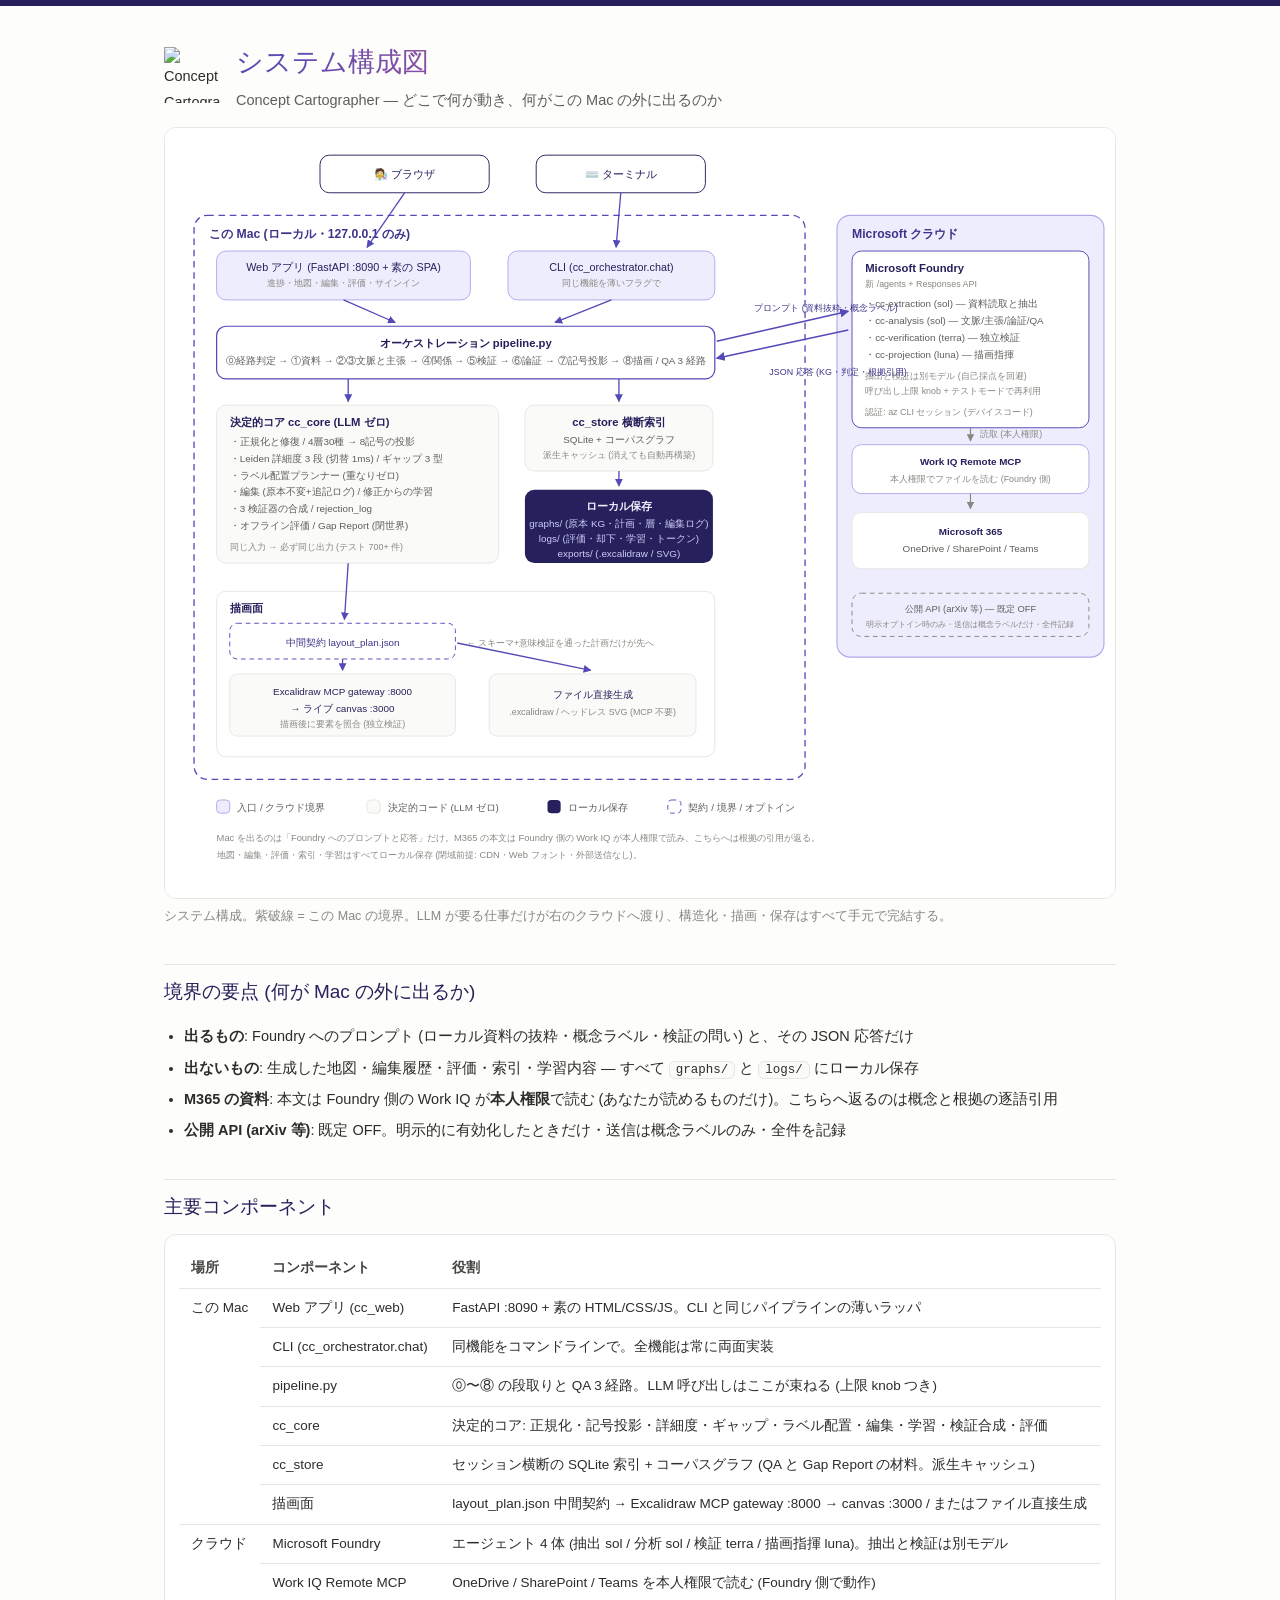
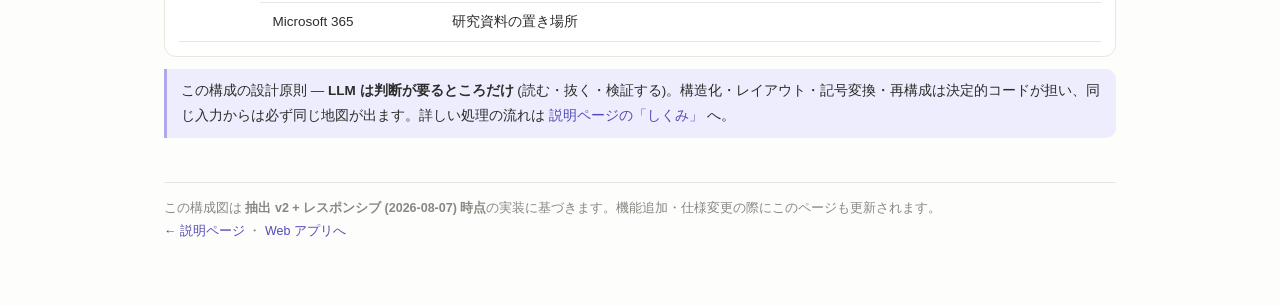
==== production/src/cc_web/static/architecture.html @ fa30f81e "システム構成図ページ architecture.html を新設 「どこで何が動き、何がこの Mac の外に出るか」の境界を主役にした構成図 (SVG)。この Mac 内 = フロント 2 面 / p" ====
<!doctype html>
<html lang="ja">
<head>
<meta charset="utf-8">
<meta name="viewport" content="width=device-width, initial-scale=1">
<title>Concept Cartographer — システム構成図</title>
<link rel="icon" type="image/png" href="logo.png">
<style>
  :root {
    --ink:#2C2C2A; --bg:#FDFDFC; --panel:#FAFAF8; --border:#E8E6E0;
    --muted:#5F5E5A; --faint:#888780; --label:#444441;
    --indigo-900:#26215C; --indigo-700:#3C3489; --indigo-500:#534AB7;
    --indigo-300:#AFA9EC; --indigo-50:#EEEDFE;
    --pink-500:#D4537E; --green-50:#E1F5EE; --green-700:#0F6E56;
    --grad:linear-gradient(90deg,#534AB7,#D4537E);
    --hairline:0.5px solid var(--border);
  }
  * { box-sizing:border-box; }
  body { margin:0; background:var(--bg); color:var(--ink);
    font-family:"Hiragino Sans","Hiragino Kaku Gothic ProN","Yu Gothic","Noto Sans JP",sans-serif;
    font-size:14.5px; line-height:1.8; }
  .topbar { background:var(--indigo-900); height:6px; }
  .wrap { max-width:1000px; margin:0 auto; padding:32px 24px 64px; }
  header.hero { display:flex; align-items:center; gap:16px; margin-bottom:6px; }
  header.hero img { width:56px; height:56px; object-fit:contain; }
  h1 { margin:0; font-size:27px; font-weight:500;
       background:var(--grad); -webkit-background-clip:text; background-clip:text; color:transparent; }
  .tagline { color:var(--muted); margin:0; }
  h2 { font-size:19px; font-weight:500; color:var(--indigo-900);
       margin:36px 0 10px; padding-top:10px; border-top:var(--hairline); }
  .scroll { overflow-x:auto; border:var(--hairline); border-radius:12px; background:#fff; padding:14px; }
  figure { margin:14px 0; }
  figcaption { font-size:12.5px; color:var(--faint); margin-top:6px; }
  table { border-collapse:collapse; width:100%; font-size:13.5px; }
  th, td { text-align:left; padding:7px 12px; border-bottom:var(--hairline); vertical-align:top; }
  th { color:var(--label); font-weight:600; white-space:nowrap; }
  ul.plain { padding-left:20px; } ul.plain li { margin:5px 0; }
  .note { border-left:3px solid var(--indigo-300); background:var(--indigo-50);
          border-radius:0 10px 10px 0; padding:10px 14px; margin:12px 0; font-size:13.5px; }
  code { font-family:"SF Mono",Menlo,Consolas,monospace; font-size:12.5px;
         background:var(--panel); border:var(--hairline); border-radius:6px; padding:1px 6px; }
  footer { margin-top:44px; padding-top:14px; border-top:var(--hairline);
           font-size:12.5px; color:var(--faint); }
  .backlink { color:var(--indigo-500); text-decoration:none; }
  .backlink:hover { text-decoration:underline; }
</style>
</head>
<body>
<div class="topbar"></div>
<div class="wrap">

<header class="hero">
  <img src="logo.png" alt="Concept Cartographer のロゴ">
  <div>
    <h1>システム構成図</h1>
    <p class="tagline">Concept Cartographer — どこで何が動き、何がこの Mac の外に出るのか</p>
  </div>
</header>

<figure>
<div class="scroll">
<svg viewBox="0 0 1000 790" role="img" aria-label="システム構成図: この Mac 内のフロント 2 面・オーケストレーション・決定的コア・保存・描画面と、Microsoft クラウド側の Foundry エージェント・Work IQ・M365 の関係" style="min-width:940px; display:block;">
  <defs>
    <marker id="a1" viewBox="0 0 10 10" refX="9" refY="5" markerWidth="6" markerHeight="6" orient="auto">
      <path d="M0 0 L10 5 L0 10 z" fill="#534AB7"/>
    </marker>
    <marker id="a2" viewBox="0 0 10 10" refX="9" refY="5" markerWidth="6" markerHeight="6" orient="auto">
      <path d="M0 0 L10 5 L0 10 z" fill="#888780"/>
    </marker>
  </defs>

  <!-- ユーザー -->
  <g font-size="12" text-anchor="middle">
    <rect x="150" y="14" width="180" height="40" rx="10" fill="#fff" stroke="#26215C"/>
    <text x="240" y="38" fill="#26215C">🧑‍🔬 ブラウザ</text>
    <rect x="380" y="14" width="180" height="40" rx="10" fill="#fff" stroke="#26215C"/>
    <text x="470" y="38" fill="#26215C">⌨️ ターミナル</text>
  </g>

  <!-- この Mac 境界 -->
  <rect x="16" y="78" width="650" height="600" rx="14" fill="none" stroke="#534AB7" stroke-dasharray="7 5" stroke-width="1.4"/>
  <text x="32" y="102" font-size="13" fill="#3C3489" font-weight="600">この Mac (ローカル・127.0.0.1 のみ)</text>

  <!-- フロント 2 面 -->
  <g font-size="11.5" text-anchor="middle">
    <rect x="40" y="116" width="270" height="52" rx="10" fill="#EEEDFE" stroke="#AFA9EC"/>
    <text x="175" y="137" fill="#26215C">Web アプリ (FastAPI :8090 + 素の SPA)</text>
    <text x="175" y="153" fill="#888780" font-size="10">進捗・地図・編集・評価・サインイン</text>
    <rect x="350" y="116" width="220" height="52" rx="10" fill="#EEEDFE" stroke="#AFA9EC"/>
    <text x="460" y="137" fill="#26215C">CLI (cc_orchestrator.chat)</text>
    <text x="460" y="153" fill="#888780" font-size="10">同じ機能を薄いフラグで</text>
  </g>

  <!-- オーケストレーション -->
  <rect x="40" y="196" width="530" height="56" rx="10" fill="#fff" stroke="#534AB7" stroke-width="1.3"/>
  <text x="305" y="218" font-size="12" text-anchor="middle" fill="#26215C" font-weight="600">オーケストレーション pipeline.py</text>
  <text x="305" y="236" font-size="10.5" text-anchor="middle" fill="#5F5E5A">⓪経路判定 → ①資料 → ②③文脈と主張 → ④関係 → ⑤検証 → ⑥論証 → ⑦記号投影 → ⑧描画 / QA 3 経路</text>

  <!-- 決定的コア -->
  <g font-size="10.5">
    <rect x="40" y="280" width="300" height="168" rx="10" fill="#FAFAF8" stroke="#E8E6E0"/>
    <text x="54" y="302" font-size="12" fill="#26215C" font-weight="600">決定的コア cc_core (LLM ゼロ)</text>
    <text x="54" y="322" fill="#5F5E5A">・正規化と修復 / 4層30種 → 8記号の投影</text>
    <text x="54" y="340" fill="#5F5E5A">・Leiden 詳細度 3 段 (切替 1ms) / ギャップ 3 型</text>
    <text x="54" y="358" fill="#5F5E5A">・ラベル配置プランナー (重なりゼロ)</text>
    <text x="54" y="376" fill="#5F5E5A">・編集 (原本不変+追記ログ) / 修正からの学習</text>
    <text x="54" y="394" fill="#5F5E5A">・3 検証器の合成 / rejection_log</text>
    <text x="54" y="412" fill="#5F5E5A">・オフライン評価 / Gap Report (閉世界)</text>
    <text x="54" y="434" fill="#888780" font-size="9.5">同じ入力 → 必ず同じ出力 (テスト 700+ 件)</text>
  </g>

  <!-- cc_store -->
  <g font-size="10.5" text-anchor="middle">
    <rect x="368" y="280" width="200" height="70" rx="10" fill="#FAFAF8" stroke="#E8E6E0"/>
    <text x="468" y="302" font-size="12" fill="#26215C" font-weight="600">cc_store 横断索引</text>
    <text x="468" y="320" fill="#5F5E5A">SQLite + コーパスグラフ</text>
    <text x="468" y="336" fill="#888780" font-size="9.5">派生キャッシュ (消えても自動再構築)</text>
  </g>

  <!-- 保存 -->
  <g font-size="10.5" text-anchor="middle">
    <rect x="368" y="370" width="200" height="78" rx="10" fill="#26215C"/>
    <text x="468" y="392" font-size="12" fill="#EEEDFE" font-weight="600">ローカル保存</text>
    <text x="468" y="410" fill="#CECBF6">graphs/ (原本 KG・計画・層・編集ログ)</text>
    <text x="468" y="426" fill="#CECBF6">logs/ (評価・却下・学習・トークン)</text>
    <text x="468" y="441" fill="#CECBF6">exports/ (.excalidraw / SVG)</text>
  </g>

  <!-- 描画面 -->
  <g font-size="10.5">
    <rect x="40" y="478" width="530" height="176" rx="10" fill="#fff" stroke="#E8E6E0"/>
    <text x="54" y="500" font-size="12" fill="#26215C" font-weight="600">描画面</text>
    <rect x="54" y="512" width="240" height="38" rx="8" fill="none" stroke="#534AB7" stroke-dasharray="5 4"/>
    <text x="174" y="536" text-anchor="middle" fill="#3C3489">中間契約 layout_plan.json</text>
    <text x="306" y="536" fill="#888780" font-size="9.5">← スキーマ+意味検証を通った計画だけが先へ</text>
    <rect x="54" y="566" width="240" height="66" rx="8" fill="#FAFAF8" stroke="#E8E6E0"/>
    <text x="174" y="588" text-anchor="middle" fill="#26215C">Excalidraw MCP gateway :8000</text>
    <text x="174" y="606" text-anchor="middle" fill="#26215C">→ ライブ canvas :3000</text>
    <text x="174" y="622" text-anchor="middle" fill="#888780" font-size="9.5">描画後に要素を照合 (独立検証)</text>
    <rect x="330" y="566" width="220" height="66" rx="8" fill="#FAFAF8" stroke="#E8E6E0"/>
    <text x="440" y="592" text-anchor="middle" fill="#26215C">ファイル直接生成</text>
    <text x="440" y="610" text-anchor="middle" fill="#888780" font-size="9.5">.excalidraw / ヘッドレス SVG (MCP 不要)</text>
  </g>

  <!-- Microsoft クラウド境界 -->
  <rect x="700" y="78" width="284" height="470" rx="14" fill="#EEEDFE" stroke="#AFA9EC" stroke-width="1.2"/>
  <text x="716" y="102" font-size="13" fill="#3C3489" font-weight="600">Microsoft クラウド</text>

  <!-- Foundry -->
  <g font-size="10.5">
    <rect x="716" y="116" width="252" height="188" rx="10" fill="#fff" stroke="#534AB7"/>
    <text x="730" y="138" font-size="12" fill="#26215C" font-weight="600">Microsoft Foundry</text>
    <text x="730" y="154" fill="#888780" font-size="9.5">新 /agents + Responses API</text>
    <text x="730" y="176" fill="#5F5E5A">・cc-extraction (sol) — 資料読取と抽出</text>
    <text x="730" y="194" fill="#5F5E5A">・cc-analysis (sol) — 文脈/主張/論証/QA</text>
    <text x="730" y="212" fill="#5F5E5A">・cc-verification (terra) — 独立検証</text>
    <text x="730" y="230" fill="#5F5E5A">・cc-projection (luna) — 描画指揮</text>
    <text x="730" y="252" fill="#888780" font-size="9.5">抽出と検証は別モデル (自己採点を回避)</text>
    <text x="730" y="268" fill="#888780" font-size="9.5">呼び出し上限 knob + テストモードで再利用</text>
    <text x="730" y="290" fill="#888780" font-size="9.5">認証: az CLI セッション (デバイスコード)</text>
  </g>

  <!-- Work IQ -->
  <g font-size="10.5" text-anchor="middle">
    <rect x="716" y="322" width="252" height="52" rx="10" fill="#fff" stroke="#AFA9EC"/>
    <text x="842" y="344" fill="#26215C" font-weight="600">Work IQ Remote MCP</text>
    <text x="842" y="362" fill="#888780" font-size="9.5">本人権限でファイルを読む (Foundry 側)</text>
  </g>

  <!-- M365 -->
  <g font-size="10.5" text-anchor="middle">
    <rect x="716" y="394" width="252" height="60" rx="10" fill="#fff" stroke="#E8E6E0"/>
    <text x="842" y="418" fill="#26215C" font-weight="600">Microsoft 365</text>
    <text x="842" y="436" fill="#5F5E5A">OneDrive / SharePoint / Teams</text>
  </g>

  <!-- 外部 API (オプトイン) -->
  <g font-size="10" text-anchor="middle">
    <rect x="716" y="480" width="252" height="46" rx="10" fill="none" stroke="#888780" stroke-dasharray="5 4"/>
    <text x="842" y="500" fill="#5F5E5A">公開 API (arXiv 等) — 既定 OFF</text>
    <text x="842" y="516" fill="#888780" font-size="9">明示オプトイン時のみ・送信は概念ラベルだけ・全件記録</text>
  </g>

  <!-- 矢印 -->
  <g stroke="#534AB7" stroke-width="1.4" fill="none">
    <line x1="240" y1="54" x2="200" y2="112" marker-end="url(#a1)"/>
    <line x1="470" y1="54" x2="465" y2="112" marker-end="url(#a1)"/>
    <line x1="175" y1="168" x2="230" y2="192" marker-end="url(#a1)"/>
    <line x1="460" y1="168" x2="400" y2="192" marker-end="url(#a1)"/>
    <line x1="180" y1="252" x2="180" y2="276" marker-end="url(#a1)"/>
    <line x1="468" y1="252" x2="468" y2="276" marker-end="url(#a1)"/>
    <line x1="468" y1="350" x2="468" y2="366" marker-end="url(#a1)"/>
    <line x1="180" y1="448" x2="176" y2="508" marker-end="url(#a1)"/>
    <line x1="174" y1="550" x2="174" y2="562" marker-end="url(#a1)"/>
    <line x1="296" y1="533" x2="438" y2="562" marker-end="url(#a1)"/>
  </g>
  <!-- pipeline ⇄ Foundry -->
  <g stroke="#534AB7" stroke-width="1.6" fill="none">
    <line x1="572" y1="212" x2="712" y2="180" marker-end="url(#a1)"/>
    <line x1="712" y1="200" x2="572" y2="230" marker-end="url(#a1)"/>
  </g>
  <text x="612" y="180" font-size="9.5" fill="#3C3489">プロンプト (資料抜粋・概念ラベル)</text>
  <text x="628" y="248" font-size="9.5" fill="#3C3489">JSON 応答 (KG・判定・根拠引用)</text>
  <!-- Foundry → WorkIQ → M365 -->
  <g stroke="#888780" stroke-width="1.3" fill="none">
    <line x1="842" y1="304" x2="842" y2="318" marker-end="url(#a2)"/>
    <line x1="842" y1="374" x2="842" y2="390" marker-end="url(#a2)"/>
  </g>
  <text x="852" y="314" font-size="9.5" fill="#888780">読取 (本人権限)</text>

  <!-- 凡例 -->
  <g font-size="10.5">
    <rect x="40" y="700" width="14" height="14" rx="4" fill="#EEEDFE" stroke="#AFA9EC"/>
    <text x="62" y="712" fill="#5F5E5A">入口 / クラウド境界</text>
    <rect x="200" y="700" width="14" height="14" rx="4" fill="#FAFAF8" stroke="#E8E6E0"/>
    <text x="222" y="712" fill="#5F5E5A">決定的コード (LLM ゼロ)</text>
    <rect x="392" y="700" width="14" height="14" rx="4" fill="#26215C"/>
    <text x="414" y="712" fill="#5F5E5A">ローカル保存</text>
    <rect x="520" y="700" width="14" height="14" rx="4" fill="none" stroke="#534AB7" stroke-dasharray="5 4"/>
    <text x="542" y="712" fill="#5F5E5A">契約 / 境界 / オプトイン</text>
    <text x="40" y="744" fill="#888780" font-size="10">Mac を出るのは「Foundry へのプロンプトと応答」だけ。M365 の本文は Foundry 側の Work IQ が本人権限で読み、こちらへは根拠の引用が返る。</text>
    <text x="40" y="762" fill="#888780" font-size="10">地図・編集・評価・索引・学習はすべてローカル保存 (閉域前提: CDN・Web フォント・外部送信なし)。</text>
  </g>
</svg>
</div>
<figcaption>システム構成。紫破線 = この Mac の境界。LLM が要る仕事だけが右のクラウドへ渡り、構造化・描画・保存はすべて手元で完結する。</figcaption>
</figure>

<h2>境界の要点 (何が Mac の外に出るか)</h2>
<ul class="plain">
  <li><b>出るもの</b>: Foundry へのプロンプト (ローカル資料の抜粋・概念ラベル・検証の問い) と、その JSON 応答だけ</li>
  <li><b>出ないもの</b>: 生成した地図・編集履歴・評価・索引・学習内容 — すべて <code>graphs/</code> と <code>logs/</code> にローカル保存</li>
  <li><b>M365 の資料</b>: 本文は Foundry 側の Work IQ が<b>本人権限</b>で読む (あなたが読めるものだけ)。こちらへ返るのは概念と根拠の逐語引用</li>
  <li><b>公開 API (arXiv 等)</b>: 既定 OFF。明示的に有効化したときだけ・送信は概念ラベルのみ・全件を記録</li>
</ul>

<h2>主要コンポーネント</h2>
<div class="scroll">
<table>
  <tr><th>場所</th><th>コンポーネント</th><th>役割</th></tr>
  <tr><td rowspan="6">この Mac</td><td>Web アプリ (cc_web)</td><td>FastAPI :8090 + 素の HTML/CSS/JS。CLI と同じパイプラインの薄いラッパ</td></tr>
  <tr><td>CLI (cc_orchestrator.chat)</td><td>同機能をコマンドラインで。全機能は常に両面実装</td></tr>
  <tr><td>pipeline.py</td><td>⓪〜⑧ の段取りと QA 3 経路。LLM 呼び出しはここが束ねる (上限 knob つき)</td></tr>
  <tr><td>cc_core</td><td>決定的コア: 正規化・記号投影・詳細度・ギャップ・ラベル配置・編集・学習・検証合成・評価</td></tr>
  <tr><td>cc_store</td><td>セッション横断の SQLite 索引 + コーパスグラフ (QA と Gap Report の材料。派生キャッシュ)</td></tr>
  <tr><td>描画面</td><td>layout_plan.json 中間契約 → Excalidraw MCP gateway :8000 → canvas :3000 / またはファイル直接生成</td></tr>
  <tr><td rowspan="3">クラウド</td><td>Microsoft Foundry</td><td>エージェント 4 体 (抽出 sol / 分析 sol / 検証 terra / 描画指揮 luna)。抽出と検証は別モデル</td></tr>
  <tr><td>Work IQ Remote MCP</td><td>OneDrive / SharePoint / Teams を本人権限で読む (Foundry 側で動作)</td></tr>
  <tr><td>Microsoft 365</td><td>研究資料の置き場所</td></tr>
</table>
</div>

<div class="note">この構成の設計原則 — <b>LLM は判断が要るところだけ</b> (読む・抜く・検証する)。構造化・レイアウト・記号変換・再構成は決定的コードが担い、同じ入力からは必ず同じ地図が出ます。詳しい処理の流れは <a class="backlink" href="overview.html#how">説明ページの「しくみ」</a> へ。</div>

<footer>
  この構成図は <b>抽出 v2 + レスポンシブ (2026-08-07) 時点</b>の実装に基づきます。機能追加・仕様変更の際にこのページも更新されます。<br>
  <a class="backlink" href="overview.html">← 説明ページ</a> ・ <a class="backlink" href="/">Web アプリへ</a>
</footer>

</div>
</body>
</html>
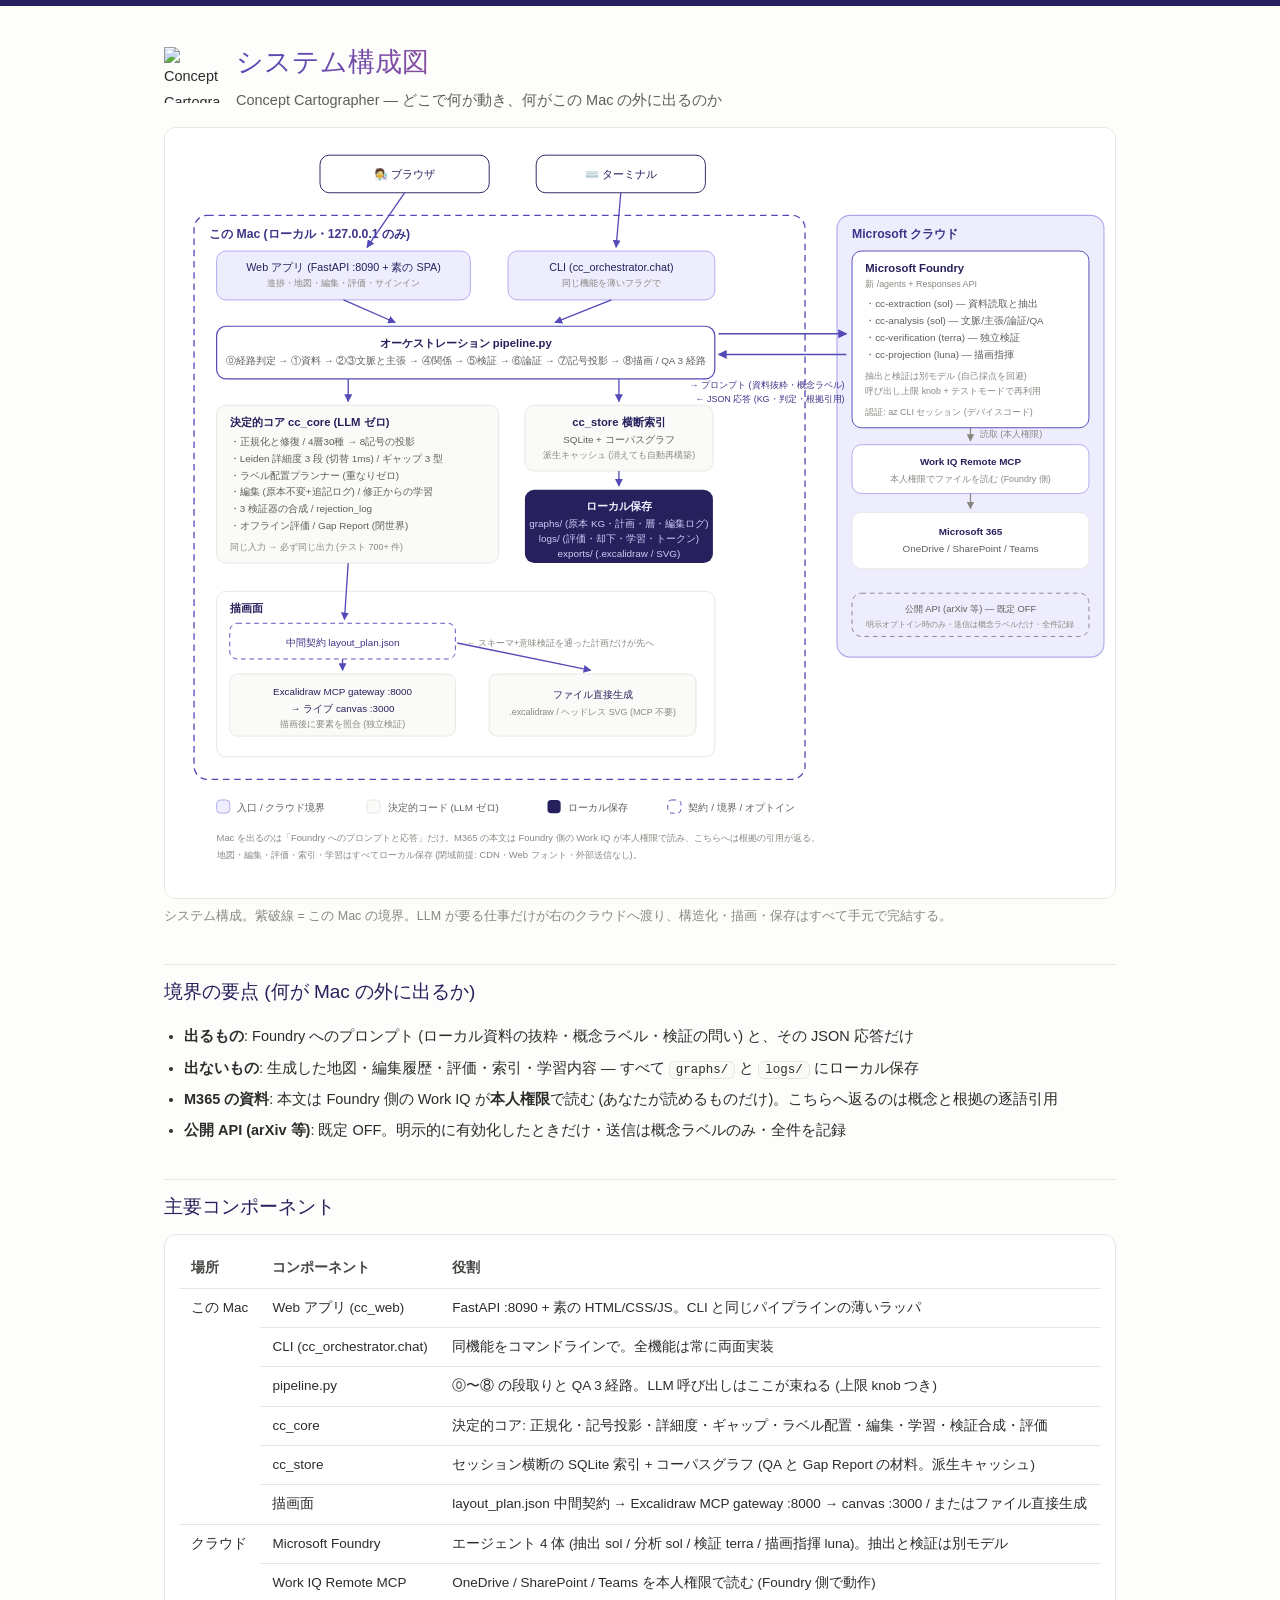
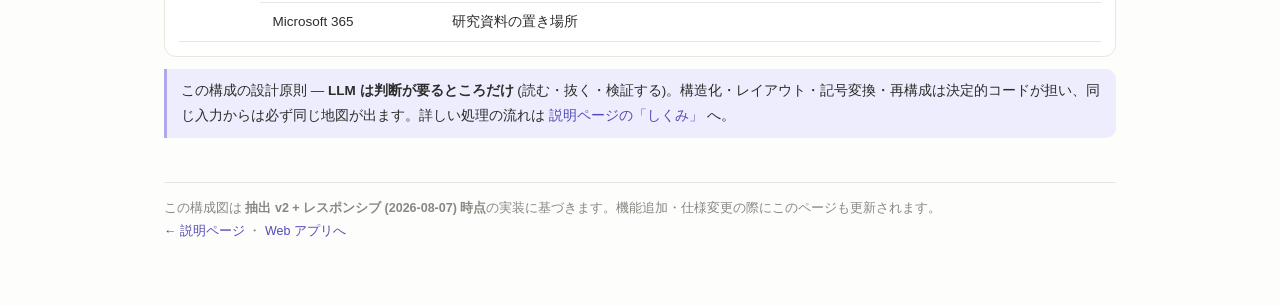
==== commit 080c7d19: "構成図: 矢印ラベルの重なりを修正 (Foundry ボックスと干渉しない空き領域へ) Co-Authored-By: Claude Fable 5 <noreply@anthropic.com>" ====
--- a/production/src/cc_web/static/architecture.html
+++ b/production/src/cc_web/static/architecture.html
@@ -194,13 +194,13 @@
     <line x1="174" y1="550" x2="174" y2="562" marker-end="url(#a1)"/>
     <line x1="296" y1="533" x2="438" y2="562" marker-end="url(#a1)"/>
   </g>
-  <!-- pipeline ⇄ Foundry -->
+  <!-- pipeline ⇄ Foundry (平行 2 本。ラベルは下の空き領域に置き、箱と重ねない) -->
   <g stroke="#534AB7" stroke-width="1.6" fill="none">
-    <line x1="572" y1="212" x2="712" y2="180" marker-end="url(#a1)"/>
-    <line x1="712" y1="200" x2="572" y2="230" marker-end="url(#a1)"/>
-  </g>
-  <text x="612" y="180" font-size="9.5" fill="#3C3489">プロンプト (資料抜粋・概念ラベル)</text>
-  <text x="628" y="248" font-size="9.5" fill="#3C3489">JSON 応答 (KG・判定・根拠引用)</text>
+    <line x1="574" y1="204" x2="710" y2="204" marker-end="url(#a1)"/>
+    <line x1="710" y1="226" x2="574" y2="226" marker-end="url(#a1)"/>
+  </g>
+  <text x="708" y="262" font-size="9.5" fill="#3C3489" text-anchor="end">→ プロンプト (資料抜粋・概念ラベル)</text>
+  <text x="708" y="277" font-size="9.5" fill="#3C3489" text-anchor="end">← JSON 応答 (KG・判定・根拠引用)</text>
   <!-- Foundry → WorkIQ → M365 -->
   <g stroke="#888780" stroke-width="1.3" fill="none">
     <line x1="842" y1="304" x2="842" y2="318" marker-end="url(#a2)"/>
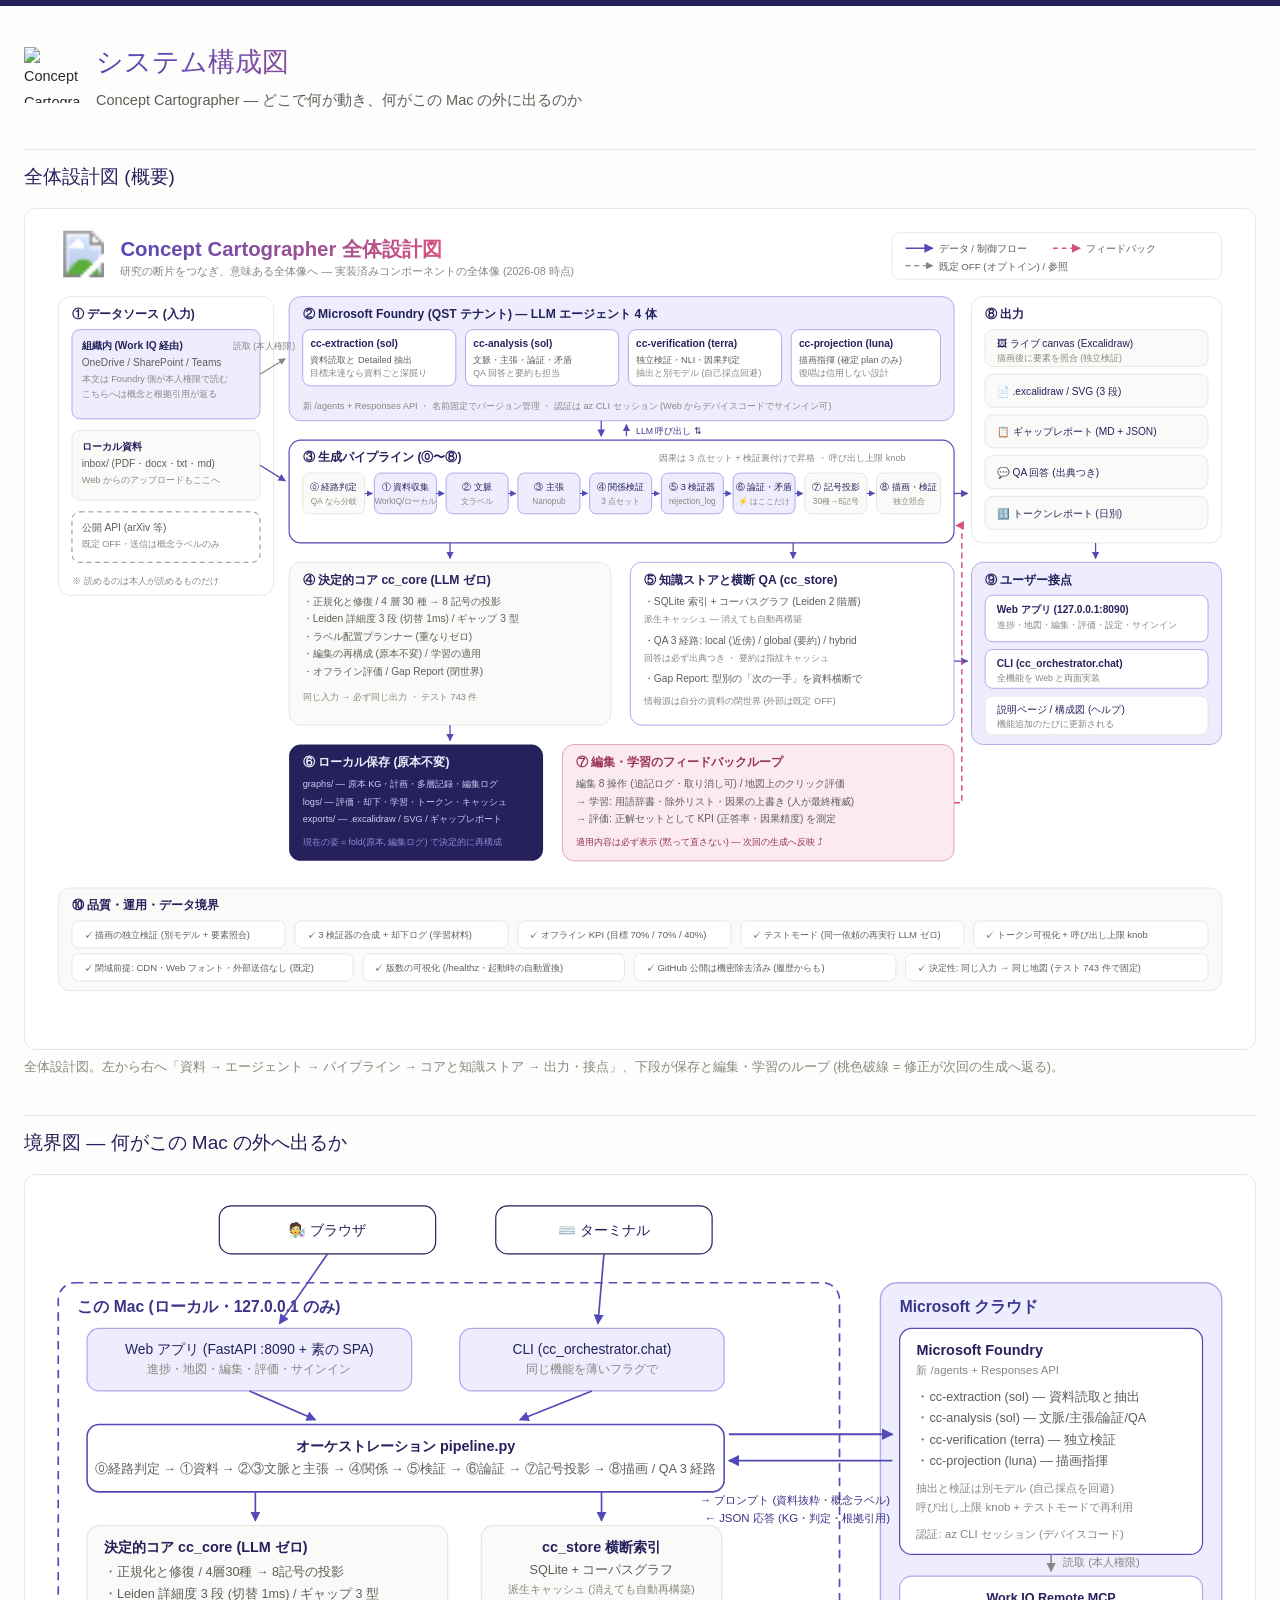
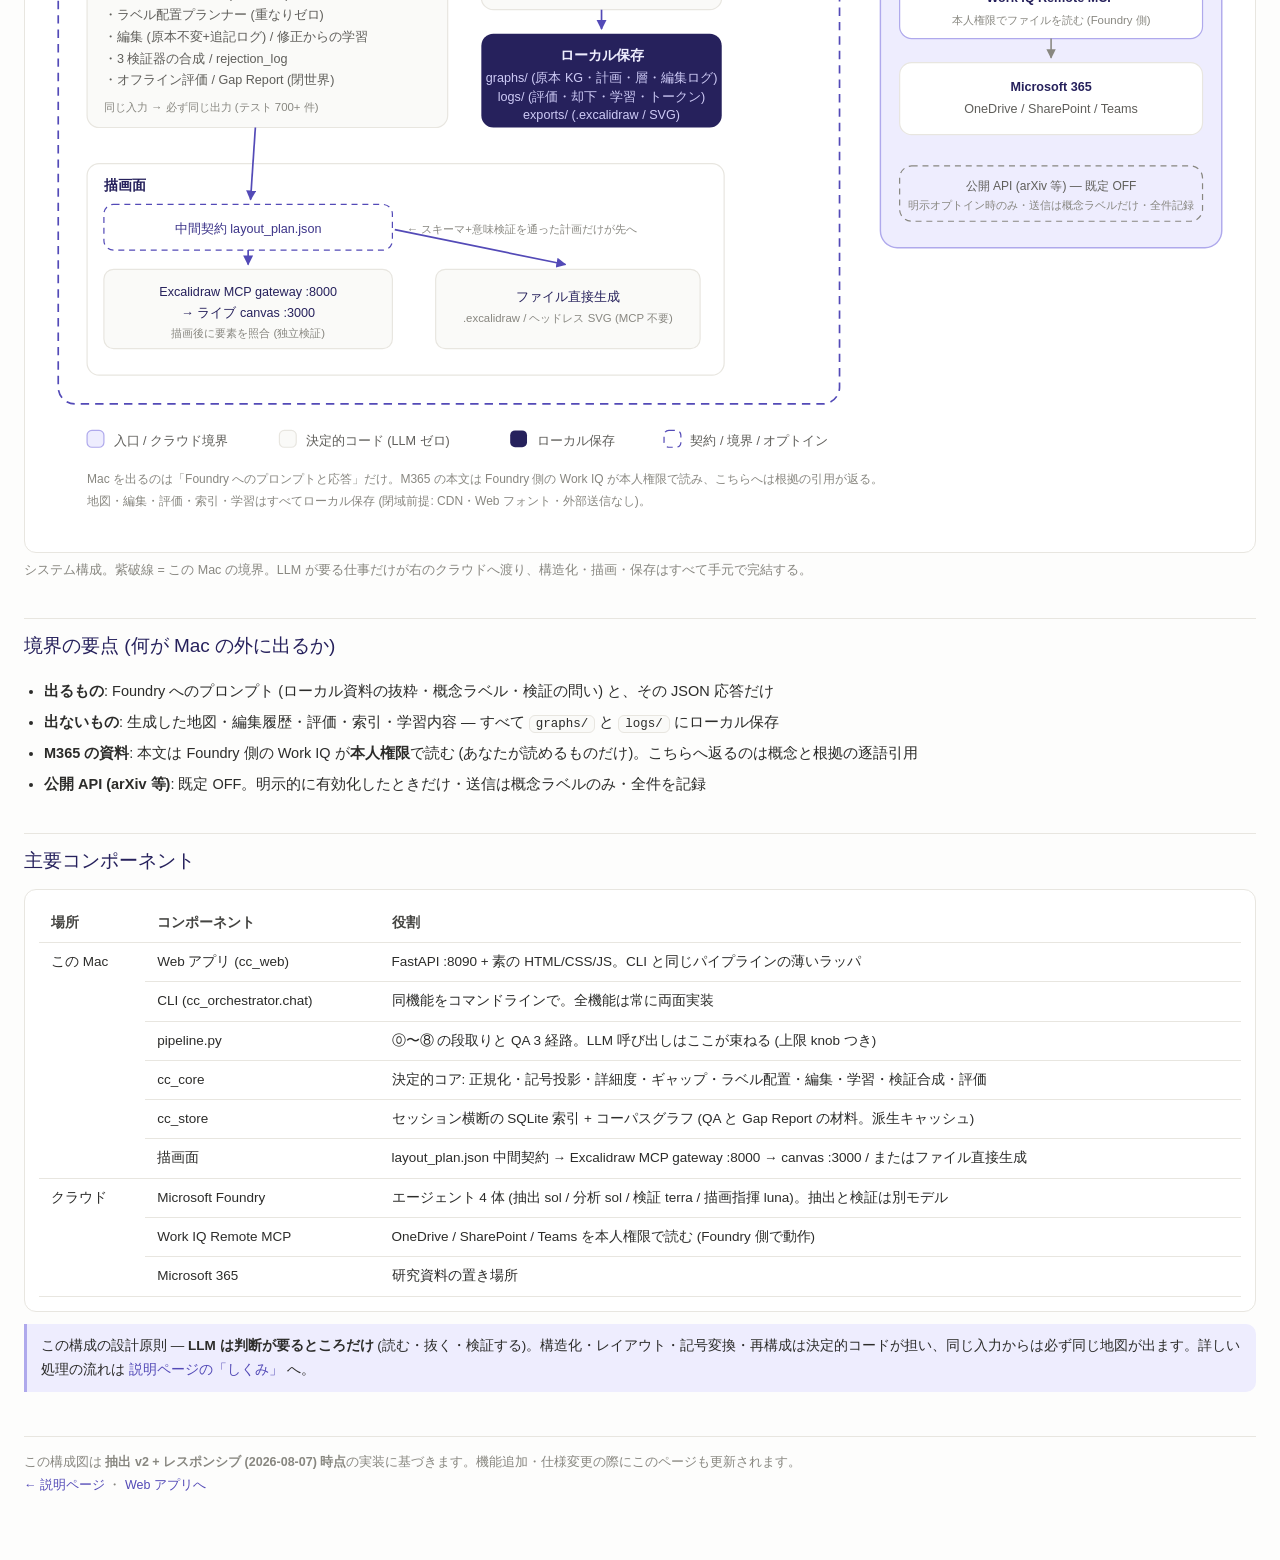
==== commit 4ccfd48d: "構成図ページに全体設計図 (概要ポスター) を追加 参考画像の様式 (番号付きセクション + 凡例) で、実装済みの本物の構成を Web アプリのトーンで描いた: ① データソース / ② Found" ====
--- a/production/src/cc_web/static/architecture.html
+++ b/production/src/cc_web/static/architecture.html
@@ -20,7 +20,7 @@
     font-family:"Hiragino Sans","Hiragino Kaku Gothic ProN","Yu Gothic","Noto Sans JP",sans-serif;
     font-size:14.5px; line-height:1.8; }
   .topbar { background:var(--indigo-900); height:6px; }
-  .wrap { max-width:1000px; margin:0 auto; padding:32px 24px 64px; }
+  .wrap { max-width:1300px; margin:0 auto; padding:32px 24px 64px; }
   header.hero { display:flex; align-items:center; gap:16px; margin-bottom:6px; }
   header.hero img { width:56px; height:56px; object-fit:contain; }
   h1 { margin:0; font-size:27px; font-weight:500;
@@ -57,6 +57,238 @@
   </div>
 </header>
 
+
+<h2>全体設計図 (概要)</h2>
+<figure>
+<div class="scroll">
+<svg viewBox="0 0 1240 838" role="img" aria-label="Concept Cartographer 全体設計図: データソース、Foundry エージェント、生成パイプライン、決定的コア、知識ストアと QA、保存、編集と学習のループ、出力、ユーザー接点、品質と運用" style="min-width:1180px; display:block;">
+  <defs>
+    <linearGradient id="gtitle" x1="0" y1="0" x2="1" y2="0">
+      <stop offset="0" stop-color="#534AB7"/><stop offset="1" stop-color="#D4537E"/>
+    </linearGradient>
+    <marker id="p1" viewBox="0 0 10 10" refX="9" refY="5" markerWidth="6" markerHeight="6" orient="auto">
+      <path d="M0 0 L10 5 L0 10 z" fill="#534AB7"/>
+    </marker>
+    <marker id="p2" viewBox="0 0 10 10" refX="9" refY="5" markerWidth="6" markerHeight="6" orient="auto">
+      <path d="M0 0 L10 5 L0 10 z" fill="#D4537E"/>
+    </marker>
+    <marker id="p3" viewBox="0 0 10 10" refX="9" refY="5" markerWidth="6" markerHeight="6" orient="auto">
+      <path d="M0 0 L10 5 L0 10 z" fill="#888780"/>
+    </marker>
+  </defs>
+
+  <!-- タイトル行 -->
+  <image href="logo.png" x="22" y="8" width="48" height="48"/>
+  <text x="84" y="34" font-size="21" font-weight="600" fill="url(#gtitle)">Concept Cartographer 全体設計図</text>
+  <text x="84" y="54" font-size="11" fill="#888780">研究の断片をつなぎ、意味ある全体像へ — 実装済みコンポーネントの全体像 (2026-08 時点)</text>
+  <!-- 凡例 -->
+  <g font-size="10">
+    <rect x="880" y="10" width="340" height="48" rx="8" fill="#fff" stroke="#E8E6E0"/>
+    <line x1="894" y1="26" x2="922" y2="26" stroke="#534AB7" stroke-width="1.6" marker-end="url(#p1)"/>
+    <text x="928" y="30" fill="#5F5E5A">データ / 制御フロー</text>
+    <line x1="1046" y1="26" x2="1074" y2="26" stroke="#D4537E" stroke-width="1.6" stroke-dasharray="5 4" marker-end="url(#p2)"/>
+    <text x="1080" y="30" fill="#5F5E5A">フィードバック</text>
+    <line x1="894" y1="44" x2="922" y2="44" stroke="#888780" stroke-width="1.3" stroke-dasharray="5 4" marker-end="url(#p3)"/>
+    <text x="928" y="48" fill="#5F5E5A">既定 OFF (オプトイン) / 参照</text>
+  </g>
+
+  <!-- ① データソース (左列) -->
+  <g font-size="10.5">
+    <rect x="20" y="76" width="222" height="308" rx="12" fill="#fff" stroke="#E8E6E0"/>
+    <text x="34" y="98" font-size="12.5" font-weight="600" fill="#26215C">① データソース (入力)</text>
+    <rect x="34" y="110" width="194" height="92" rx="8" fill="#EEEDFE" stroke="#AFA9EC"/>
+    <text x="44" y="130" font-weight="600" fill="#26215C">組織内 (Work IQ 経由)</text>
+    <text x="44" y="148" fill="#5F5E5A">OneDrive / SharePoint / Teams</text>
+    <text x="44" y="164" fill="#888780" font-size="9.5">本文は Foundry 側が本人権限で読む</text>
+    <text x="44" y="180" fill="#888780" font-size="9.5">こちらへは概念と根拠引用が返る</text>
+    <rect x="34" y="214" width="194" height="72" rx="8" fill="#FAFAF8" stroke="#E8E6E0"/>
+    <text x="44" y="234" font-weight="600" fill="#26215C">ローカル資料</text>
+    <text x="44" y="252" fill="#5F5E5A">inbox/ (PDF・docx・txt・md)</text>
+    <text x="44" y="268" fill="#888780" font-size="9.5">Web からのアップロードもここへ</text>
+    <rect x="34" y="298" width="194" height="52" rx="8" fill="none" stroke="#888780" stroke-dasharray="5 4"/>
+    <text x="44" y="318" fill="#5F5E5A">公開 API (arXiv 等)</text>
+    <text x="44" y="334" fill="#888780" font-size="9.5">既定 OFF・送信は概念ラベルのみ</text>
+    <text x="34" y="372" fill="#888780" font-size="9.5">※ 読めるのは本人が読めるものだけ</text>
+  </g>
+
+  <!-- ② Microsoft Foundry (上帯) -->
+  <g font-size="10.5">
+    <rect x="258" y="76" width="686" height="128" rx="12" fill="#EEEDFE" stroke="#AFA9EC"/>
+    <text x="272" y="98" font-size="12.5" font-weight="600" fill="#26215C">② Microsoft Foundry (QST テナント) — LLM エージェント 4 体</text>
+    <rect x="272" y="110" width="158" height="58" rx="8" fill="#fff" stroke="#AFA9EC"/>
+    <text x="280" y="128" font-weight="600" fill="#26215C">cc-extraction (sol)</text>
+    <text x="280" y="144" fill="#5F5E5A" font-size="9.5">資料読取と Detailed 抽出</text>
+    <text x="280" y="158" fill="#888780" font-size="9">目標未達なら資料ごと深掘り</text>
+    <rect x="440" y="110" width="158" height="58" rx="8" fill="#fff" stroke="#AFA9EC"/>
+    <text x="448" y="128" font-weight="600" fill="#26215C">cc-analysis (sol)</text>
+    <text x="448" y="144" fill="#5F5E5A" font-size="9.5">文脈・主張・論証・矛盾</text>
+    <text x="448" y="158" fill="#888780" font-size="9">QA 回答と要約も担当</text>
+    <rect x="608" y="110" width="158" height="58" rx="8" fill="#fff" stroke="#AFA9EC"/>
+    <text x="616" y="128" font-weight="600" fill="#26215C">cc-verification (terra)</text>
+    <text x="616" y="144" fill="#5F5E5A" font-size="9.5">独立検証・NLI・因果判定</text>
+    <text x="616" y="158" fill="#888780" font-size="9">抽出と別モデル (自己採点回避)</text>
+    <rect x="776" y="110" width="154" height="58" rx="8" fill="#fff" stroke="#AFA9EC"/>
+    <text x="784" y="128" font-weight="600" fill="#26215C">cc-projection (luna)</text>
+    <text x="784" y="144" fill="#5F5E5A" font-size="9.5">描画指揮 (確定 plan のみ)</text>
+    <text x="784" y="158" fill="#888780" font-size="9">復唱は信用しない設計</text>
+    <text x="272" y="192" fill="#888780" font-size="9.5">新 /agents + Responses API ・ 名前固定でバージョン管理 ・ 認証は az CLI セッション (Web からデバイスコードでサインイン可)</text>
+  </g>
+
+  <!-- ③ パイプライン -->
+  <g font-size="10">
+    <rect x="258" y="224" width="686" height="106" rx="12" fill="#fff" stroke="#534AB7" stroke-width="1.2"/>
+    <text x="272" y="246" font-size="12.5" font-weight="600" fill="#26215C">③ 生成パイプライン (⓪〜⑧)</text>
+    <text x="640" y="246" fill="#888780" font-size="9.5">因果は 3 点セット + 検証裏付けで昇格 ・ 呼び出し上限 knob</text>
+  </g>
+  <g font-size="9.5" text-anchor="middle">
+    <rect x="272" y="258" width="64" height="42" rx="7" fill="#FAFAF8" stroke="#E8E6E0"/>
+    <text x="304" y="275" fill="#26215C">⓪ 経路判定</text><text x="304" y="290" fill="#888780" font-size="8.5">QA なら分岐</text>
+    <rect x="346" y="258" width="64" height="42" rx="7" fill="#EEEDFE" stroke="#AFA9EC"/>
+    <text x="378" y="275" fill="#26215C">① 資料収集</text><text x="378" y="290" fill="#888780" font-size="8.5">WorkIQ/ローカル</text>
+    <rect x="420" y="258" width="64" height="42" rx="7" fill="#EEEDFE" stroke="#AFA9EC"/>
+    <text x="452" y="275" fill="#26215C">② 文脈</text><text x="452" y="290" fill="#888780" font-size="8.5">文ラベル</text>
+    <rect x="494" y="258" width="64" height="42" rx="7" fill="#EEEDFE" stroke="#AFA9EC"/>
+    <text x="526" y="275" fill="#26215C">③ 主張</text><text x="526" y="290" fill="#888780" font-size="8.5">Nanopub</text>
+    <rect x="568" y="258" width="64" height="42" rx="7" fill="#EEEDFE" stroke="#AFA9EC"/>
+    <text x="600" y="275" fill="#26215C">④ 関係検証</text><text x="600" y="290" fill="#888780" font-size="8.5">3 点セット</text>
+    <rect x="642" y="258" width="64" height="42" rx="7" fill="#EEEDFE" stroke="#AFA9EC"/>
+    <text x="674" y="275" fill="#26215C">⑤ 3 検証器</text><text x="674" y="290" fill="#888780" font-size="8.5">rejection_log</text>
+    <rect x="716" y="258" width="64" height="42" rx="7" fill="#EEEDFE" stroke="#AFA9EC"/>
+    <text x="748" y="275" fill="#26215C">⑥ 論証・矛盾</text><text x="748" y="290" fill="#888780" font-size="8.5">⚡ はここだけ</text>
+    <rect x="790" y="258" width="64" height="42" rx="7" fill="#FAFAF8" stroke="#E8E6E0"/>
+    <text x="822" y="275" fill="#26215C">⑦ 記号投影</text><text x="822" y="290" fill="#888780" font-size="8.5">30種→8記号</text>
+    <rect x="864" y="258" width="66" height="42" rx="7" fill="#FAFAF8" stroke="#E8E6E0"/>
+    <text x="897" y="275" fill="#26215C">⑧ 描画・検証</text><text x="897" y="290" fill="#888780" font-size="8.5">独立照合</text>
+  </g>
+  <g stroke="#534AB7" stroke-width="1.1" fill="none">
+    <line x1="336" y1="279" x2="344" y2="279" marker-end="url(#p1)"/>
+    <line x1="410" y1="279" x2="418" y2="279" marker-end="url(#p1)"/>
+    <line x1="484" y1="279" x2="492" y2="279" marker-end="url(#p1)"/>
+    <line x1="558" y1="279" x2="566" y2="279" marker-end="url(#p1)"/>
+    <line x1="632" y1="279" x2="640" y2="279" marker-end="url(#p1)"/>
+    <line x1="706" y1="279" x2="714" y2="279" marker-end="url(#p1)"/>
+    <line x1="780" y1="279" x2="788" y2="279" marker-end="url(#p1)"/>
+    <line x1="854" y1="279" x2="862" y2="279" marker-end="url(#p1)"/>
+  </g>
+
+  <!-- ④ 決定的コア -->
+  <g font-size="10.5">
+    <rect x="258" y="350" width="332" height="168" rx="12" fill="#FAFAF8" stroke="#E8E6E0"/>
+    <text x="272" y="372" font-size="12.5" font-weight="600" fill="#26215C">④ 決定的コア cc_core (LLM ゼロ)</text>
+    <text x="272" y="394" fill="#5F5E5A">・正規化と修復 / 4 層 30 種 → 8 記号の投影</text>
+    <text x="272" y="412" fill="#5F5E5A">・Leiden 詳細度 3 段 (切替 1ms) / ギャップ 3 型</text>
+    <text x="272" y="430" fill="#5F5E5A">・ラベル配置プランナー (重なりゼロ)</text>
+    <text x="272" y="448" fill="#5F5E5A">・編集の再構成 (原本不変) / 学習の適用</text>
+    <text x="272" y="466" fill="#5F5E5A">・オフライン評価 / Gap Report (閉世界)</text>
+    <text x="272" y="492" fill="#888780" font-size="9.5">同じ入力 → 必ず同じ出力 ・ テスト 743 件</text>
+  </g>
+
+  <!-- ⑤ 知識ストアと QA -->
+  <g font-size="10.5">
+    <rect x="610" y="350" width="334" height="168" rx="12" fill="#fff" stroke="#AFA9EC"/>
+    <text x="624" y="372" font-size="12.5" font-weight="600" fill="#26215C">⑤ 知識ストアと横断 QA (cc_store)</text>
+    <text x="624" y="394" fill="#5F5E5A">・SQLite 索引 + コーパスグラフ (Leiden 2 階層)</text>
+    <text x="624" y="412" fill="#888780" font-size="9.5">  派生キャッシュ — 消えても自動再構築</text>
+    <text x="624" y="434" fill="#5F5E5A">・QA 3 経路: local (近傍) / global (要約) / hybrid</text>
+    <text x="624" y="452" fill="#888780" font-size="9.5">  回答は必ず出典つき ・ 要約は指紋キャッシュ</text>
+    <text x="624" y="474" fill="#5F5E5A">・Gap Report: 型別の「次の一手」を資料横断で</text>
+    <text x="624" y="496" fill="#888780" font-size="9.5">  情報源は自分の資料の閉世界 (外部は既定 OFF)</text>
+  </g>
+
+  <!-- ⑥ 保存 -->
+  <g font-size="10.5">
+    <rect x="258" y="538" width="262" height="120" rx="12" fill="#26215C"/>
+    <text x="272" y="560" font-size="12.5" font-weight="600" fill="#EEEDFE">⑥ ローカル保存 (原本不変)</text>
+    <text x="272" y="582" fill="#CECBF6" font-size="9.5">graphs/ — 原本 KG・計画・多層記録・編集ログ</text>
+    <text x="272" y="600" fill="#CECBF6" font-size="9.5">logs/ — 評価・却下・学習・トークン・キャッシュ</text>
+    <text x="272" y="618" fill="#CECBF6" font-size="9.5">exports/ — .excalidraw / SVG / ギャップレポート</text>
+    <text x="272" y="642" fill="#8F88D8" font-size="9">現在の姿 = fold(原本, 編集ログ) で決定的に再構成</text>
+  </g>
+
+  <!-- ⑦ 編集・学習ループ -->
+  <g font-size="10.5">
+    <rect x="540" y="538" width="404" height="120" rx="12" fill="#FBEAF0" stroke="#D4537E" stroke-opacity="0.5"/>
+    <text x="554" y="560" font-size="12.5" font-weight="600" fill="#993556">⑦ 編集・学習のフィードバックループ</text>
+    <text x="554" y="582" fill="#5F5E5A">編集 8 操作 (追記ログ・取り消し可) / 地図上のクリック評価</text>
+    <text x="554" y="600" fill="#5F5E5A">→ 学習: 用語辞書・除外リスト・因果の上書き (人が最終権威)</text>
+    <text x="554" y="618" fill="#5F5E5A">→ 評価: 正解セットとして KPI (正答率・因果精度) を測定</text>
+    <text x="554" y="642" fill="#993556" font-size="9.5">適用内容は必ず表示 (黙って直さない) — 次回の生成へ反映 ⤴</text>
+  </g>
+
+  <!-- ⑧ 出力 (右列上) -->
+  <g font-size="10.5">
+    <rect x="962" y="76" width="258" height="254" rx="12" fill="#fff" stroke="#E8E6E0"/>
+    <text x="976" y="98" font-size="12.5" font-weight="600" fill="#26215C">⑧ 出力</text>
+    <rect x="976" y="110" width="230" height="38" rx="8" fill="#FAFAF8" stroke="#E8E6E0"/>
+    <text x="988" y="128" fill="#26215C">🖼 ライブ canvas (Excalidraw)</text>
+    <text x="988" y="142" fill="#888780" font-size="9">描画後に要素を照合 (独立検証)</text>
+    <rect x="976" y="156" width="230" height="34" rx="8" fill="#FAFAF8" stroke="#E8E6E0"/>
+    <text x="988" y="177" fill="#26215C">📄 .excalidraw / SVG (3 段)</text>
+    <rect x="976" y="198" width="230" height="34" rx="8" fill="#FAFAF8" stroke="#E8E6E0"/>
+    <text x="988" y="219" fill="#26215C">📋 ギャップレポート (MD + JSON)</text>
+    <rect x="976" y="240" width="230" height="34" rx="8" fill="#FAFAF8" stroke="#E8E6E0"/>
+    <text x="988" y="261" fill="#26215C">💬 QA 回答 (出典つき)</text>
+    <rect x="976" y="282" width="230" height="34" rx="8" fill="#FAFAF8" stroke="#E8E6E0"/>
+    <text x="988" y="303" fill="#26215C">🔢 トークンレポート (日別)</text>
+  </g>
+
+  <!-- ⑨ ユーザー接点 (右列下) -->
+  <g font-size="10.5">
+    <rect x="962" y="350" width="258" height="188" rx="12" fill="#EEEDFE" stroke="#AFA9EC"/>
+    <text x="976" y="372" font-size="12.5" font-weight="600" fill="#26215C">⑨ ユーザー接点</text>
+    <rect x="976" y="384" width="230" height="48" rx="8" fill="#fff" stroke="#AFA9EC"/>
+    <text x="988" y="402" font-weight="600" fill="#26215C">Web アプリ (127.0.0.1:8090)</text>
+    <text x="988" y="418" fill="#888780" font-size="9">進捗・地図・編集・評価・設定・サインイン</text>
+    <rect x="976" y="440" width="230" height="40" rx="8" fill="#fff" stroke="#AFA9EC"/>
+    <text x="988" y="458" font-weight="600" fill="#26215C">CLI (cc_orchestrator.chat)</text>
+    <text x="988" y="472" fill="#888780" font-size="9">全機能を Web と両面実装</text>
+    <rect x="976" y="488" width="230" height="40" rx="8" fill="#fff" stroke="#E8E6E0"/>
+    <text x="988" y="506" fill="#26215C">説明ページ / 構成図 (ヘルプ)</text>
+    <text x="988" y="520" fill="#888780" font-size="9">機能追加のたびに更新される</text>
+  </g>
+
+  <!-- ⑩ 品質と運用 (下帯) -->
+  <g font-size="10">
+    <rect x="20" y="686" width="1200" height="106" rx="12" fill="#FAFAF8" stroke="#E8E6E0"/>
+    <text x="34" y="708" font-size="12.5" font-weight="600" fill="#26215C">⑩ 品質・運用・データ境界</text>
+    <g font-size="9.8" fill="#5F5E5A">
+      <rect x="34"  y="720" width="220" height="28" rx="7" fill="#fff" stroke="#E8E6E0"/><text x="46" y="738">✓ 描画の独立検証 (別モデル + 要素照合)</text>
+      <rect x="264" y="720" width="220" height="28" rx="7" fill="#fff" stroke="#E8E6E0"/><text x="276" y="738">✓ 3 検証器の合成 + 却下ログ (学習材料)</text>
+      <rect x="494" y="720" width="220" height="28" rx="7" fill="#fff" stroke="#E8E6E0"/><text x="506" y="738">✓ オフライン KPI (目標 70% / 70% / 40%)</text>
+      <rect x="724" y="720" width="230" height="28" rx="7" fill="#fff" stroke="#E8E6E0"/><text x="736" y="738">✓ テストモード (同一依頼の再実行 LLM ゼロ)</text>
+      <rect x="964" y="720" width="242" height="28" rx="7" fill="#fff" stroke="#E8E6E0"/><text x="976" y="738">✓ トークン可視化 + 呼び出し上限 knob</text>
+      <rect x="34"  y="754" width="290" height="28" rx="7" fill="#fff" stroke="#E8E6E0"/><text x="46" y="772">✓ 閉域前提: CDN・Web フォント・外部送信なし (既定)</text>
+      <rect x="334" y="754" width="270" height="28" rx="7" fill="#fff" stroke="#E8E6E0"/><text x="346" y="772">✓ 版数の可視化 (/healthz・起動時の自動置換)</text>
+      <rect x="614" y="754" width="270" height="28" rx="7" fill="#fff" stroke="#E8E6E0"/><text x="626" y="772">✓ GitHub 公開は機密除去済み (履歴からも)</text>
+      <rect x="894" y="754" width="312" height="28" rx="7" fill="#fff" stroke="#E8E6E0"/><text x="906" y="772">✓ 決定性: 同じ入力 → 同じ地図 (テスト 743 件で固定)</text>
+    </g>
+  </g>
+
+  <!-- 矢印 (少数・意味のあるものだけ) -->
+  <g stroke="#888780" stroke-width="1.2" fill="none">
+    <line x1="228" y1="156" x2="254" y2="140" marker-end="url(#p3)" stroke-dasharray="0"/>
+  </g>
+  <text x="200" y="130" font-size="9" fill="#888780">読取 (本人権限)</text>
+  <g stroke="#534AB7" stroke-width="1.3" fill="none">
+    <line x1="228" y1="250" x2="254" y2="266" marker-end="url(#p1)"/>
+    <line x1="580" y1="204" x2="580" y2="220" marker-end="url(#p1)"/>
+    <line x1="606" y1="220" x2="606" y2="208" marker-end="url(#p1)"/>
+    <line x1="424" y1="330" x2="424" y2="346" marker-end="url(#p1)"/>
+    <line x1="778" y1="330" x2="778" y2="346" marker-end="url(#p1)"/>
+    <line x1="424" y1="518" x2="424" y2="534" marker-end="url(#p1)"/>
+    <line x1="944" y1="279" x2="958" y2="279" marker-end="url(#p1)"/>
+    <line x1="944" y1="452" x2="958" y2="452" marker-end="url(#p1)"/>
+    <line x1="1090" y1="330" x2="1090" y2="346" marker-end="url(#p1)"/>
+  </g>
+  <text x="616" y="218" font-size="9" fill="#3C3489">LLM 呼び出し ⇅</text>
+  <!-- フィードバックループ (編集・学習 → パイプライン) -->
+  <path d="M 944 598 L 952 598 L 952 312 L 946 312" fill="none" stroke="#D4537E" stroke-width="1.5" stroke-dasharray="6 4" marker-end="url(#p2)"/>
+</svg>
+</div>
+<figcaption>全体設計図。左から右へ「資料 → エージェント → パイプライン → コアと知識ストア → 出力・接点」、下段が保存と編集・学習のループ (桃色破線 = 修正が次回の生成へ返る)。</figcaption>
+</figure>
+
+<h2>境界図 — 何がこの Mac の外へ出るか</h2>
 <figure>
 <div class="scroll">
 <svg viewBox="0 0 1000 790" role="img" aria-label="システム構成図: この Mac 内のフロント 2 面・オーケストレーション・決定的コア・保存・描画面と、Microsoft クラウド側の Foundry エージェント・Work IQ・M365 の関係" style="min-width:940px; display:block;">
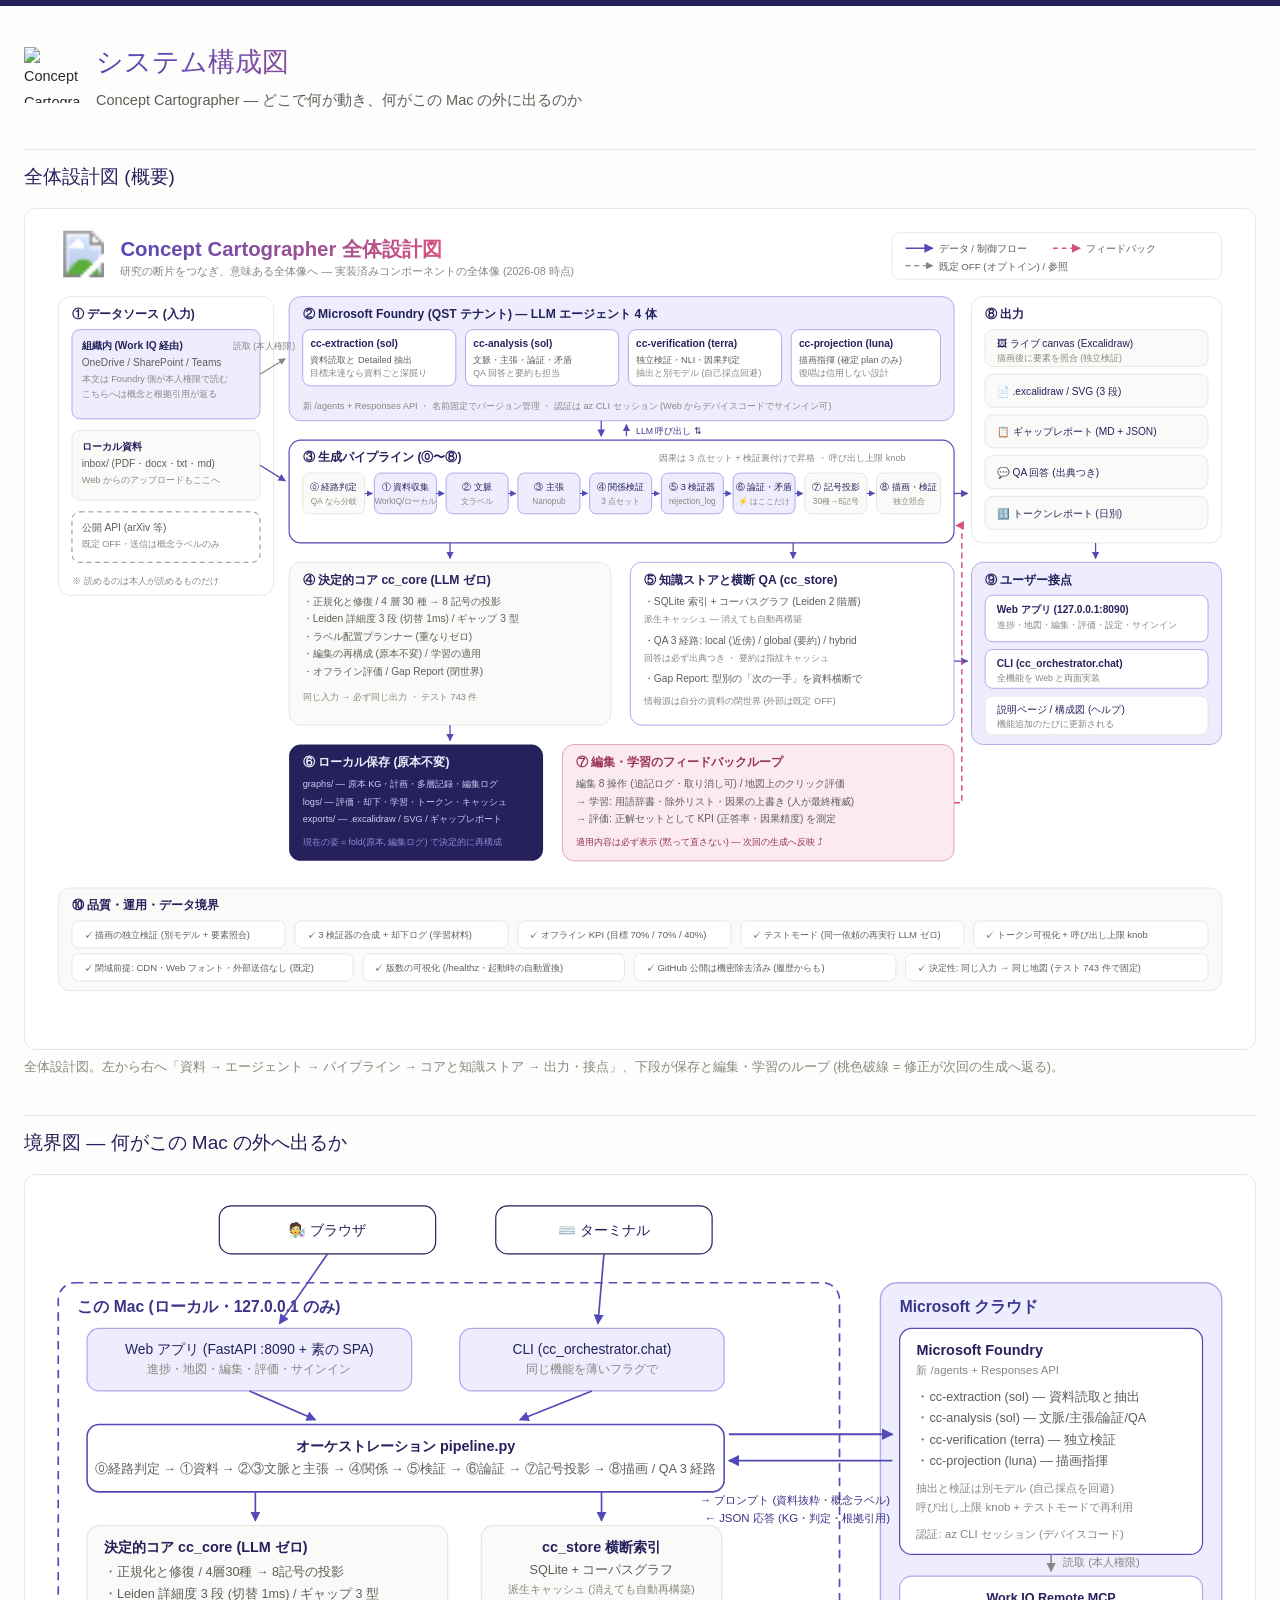
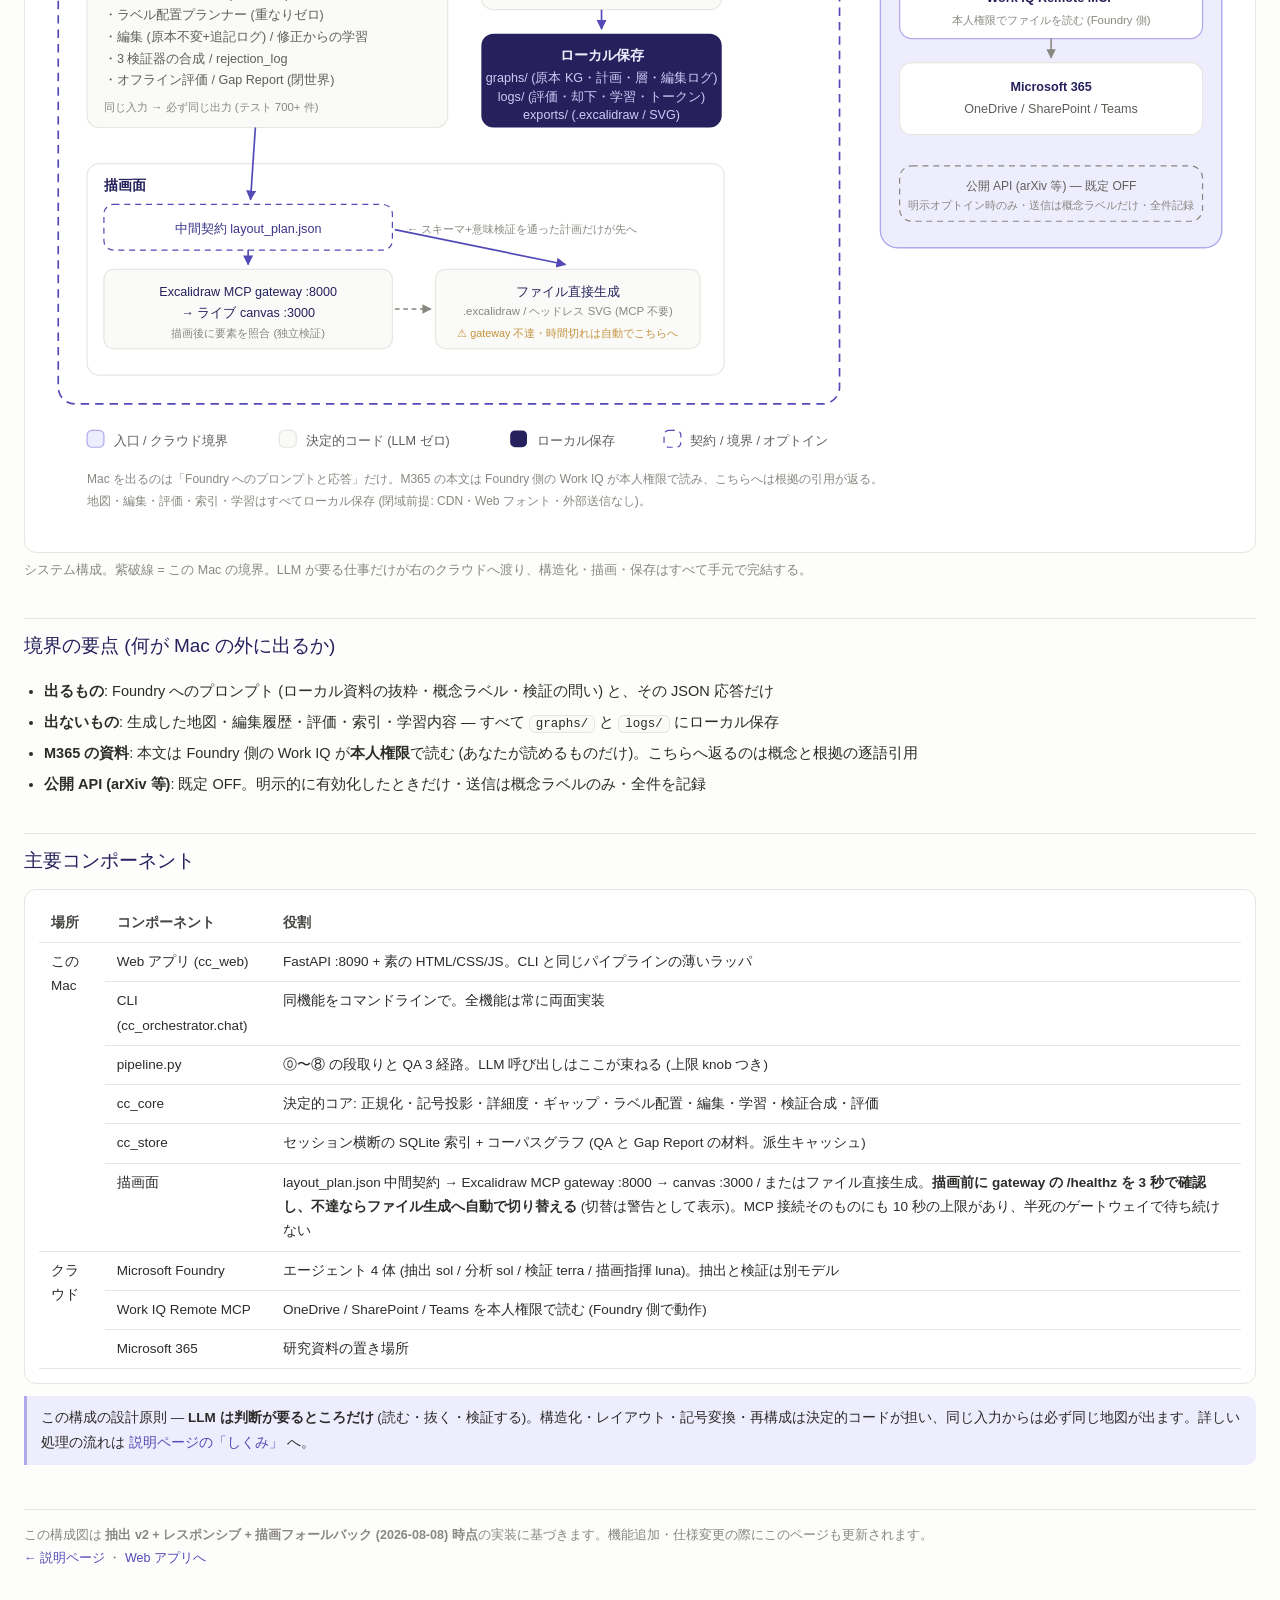
==== commit 65f60dd5: "描画ハング (数時間停止) の恒久対処 — 二度と無限待ちしない 4 層 ユーザー報告: 生成が「描画」段で数時間停止。原因 2 つを特定: ①canvas/gateway が夜間に死亡し、半死ゲート" ====
--- a/production/src/cc_web/static/architecture.html
+++ b/production/src/cc_web/static/architecture.html
@@ -370,8 +370,10 @@
     <text x="174" y="606" text-anchor="middle" fill="#26215C">→ ライブ canvas :3000</text>
     <text x="174" y="622" text-anchor="middle" fill="#888780" font-size="9.5">描画後に要素を照合 (独立検証)</text>
     <rect x="330" y="566" width="220" height="66" rx="8" fill="#FAFAF8" stroke="#E8E6E0"/>
-    <text x="440" y="592" text-anchor="middle" fill="#26215C">ファイル直接生成</text>
-    <text x="440" y="610" text-anchor="middle" fill="#888780" font-size="9.5">.excalidraw / ヘッドレス SVG (MCP 不要)</text>
+    <text x="440" y="588" text-anchor="middle" fill="#26215C">ファイル直接生成</text>
+    <text x="440" y="604" text-anchor="middle" fill="#888780" font-size="9.5">.excalidraw / ヘッドレス SVG (MCP 不要)</text>
+    <text x="440" y="622" text-anchor="middle" fill="#C4923C" font-size="9">⚠ gateway 不達・時間切れは自動でこちらへ</text>
+    <line x1="296" y1="599" x2="326" y2="599" stroke="#888780" stroke-width="1.3" stroke-dasharray="4 3" marker-end="url(#p3)"/>
   </g>
 
   <!-- Microsoft クラウド境界 -->
@@ -475,7 +477,7 @@
   <tr><td>pipeline.py</td><td>⓪〜⑧ の段取りと QA 3 経路。LLM 呼び出しはここが束ねる (上限 knob つき)</td></tr>
   <tr><td>cc_core</td><td>決定的コア: 正規化・記号投影・詳細度・ギャップ・ラベル配置・編集・学習・検証合成・評価</td></tr>
   <tr><td>cc_store</td><td>セッション横断の SQLite 索引 + コーパスグラフ (QA と Gap Report の材料。派生キャッシュ)</td></tr>
-  <tr><td>描画面</td><td>layout_plan.json 中間契約 → Excalidraw MCP gateway :8000 → canvas :3000 / またはファイル直接生成</td></tr>
+  <tr><td>描画面</td><td>layout_plan.json 中間契約 → Excalidraw MCP gateway :8000 → canvas :3000 / またはファイル直接生成。<b>描画前に gateway の /healthz を 3 秒で確認し、不達ならファイル生成へ自動で切り替える</b> (切替は警告として表示)。MCP 接続そのものにも 10 秒の上限があり、半死のゲートウェイで待ち続けない</td></tr>
   <tr><td rowspan="3">クラウド</td><td>Microsoft Foundry</td><td>エージェント 4 体 (抽出 sol / 分析 sol / 検証 terra / 描画指揮 luna)。抽出と検証は別モデル</td></tr>
   <tr><td>Work IQ Remote MCP</td><td>OneDrive / SharePoint / Teams を本人権限で読む (Foundry 側で動作)</td></tr>
   <tr><td>Microsoft 365</td><td>研究資料の置き場所</td></tr>
@@ -485,7 +487,7 @@
 <div class="note">この構成の設計原則 — <b>LLM は判断が要るところだけ</b> (読む・抜く・検証する)。構造化・レイアウト・記号変換・再構成は決定的コードが担い、同じ入力からは必ず同じ地図が出ます。詳しい処理の流れは <a class="backlink" href="overview.html#how">説明ページの「しくみ」</a> へ。</div>
 
 <footer>
-  この構成図は <b>抽出 v2 + レスポンシブ (2026-08-07) 時点</b>の実装に基づきます。機能追加・仕様変更の際にこのページも更新されます。<br>
+  この構成図は <b>抽出 v2 + レスポンシブ + 描画フォールバック (2026-08-08) 時点</b>の実装に基づきます。機能追加・仕様変更の際にこのページも更新されます。<br>
   <a class="backlink" href="overview.html">← 説明ページ</a> ・ <a class="backlink" href="/">Web アプリへ</a>
 </footer>
 
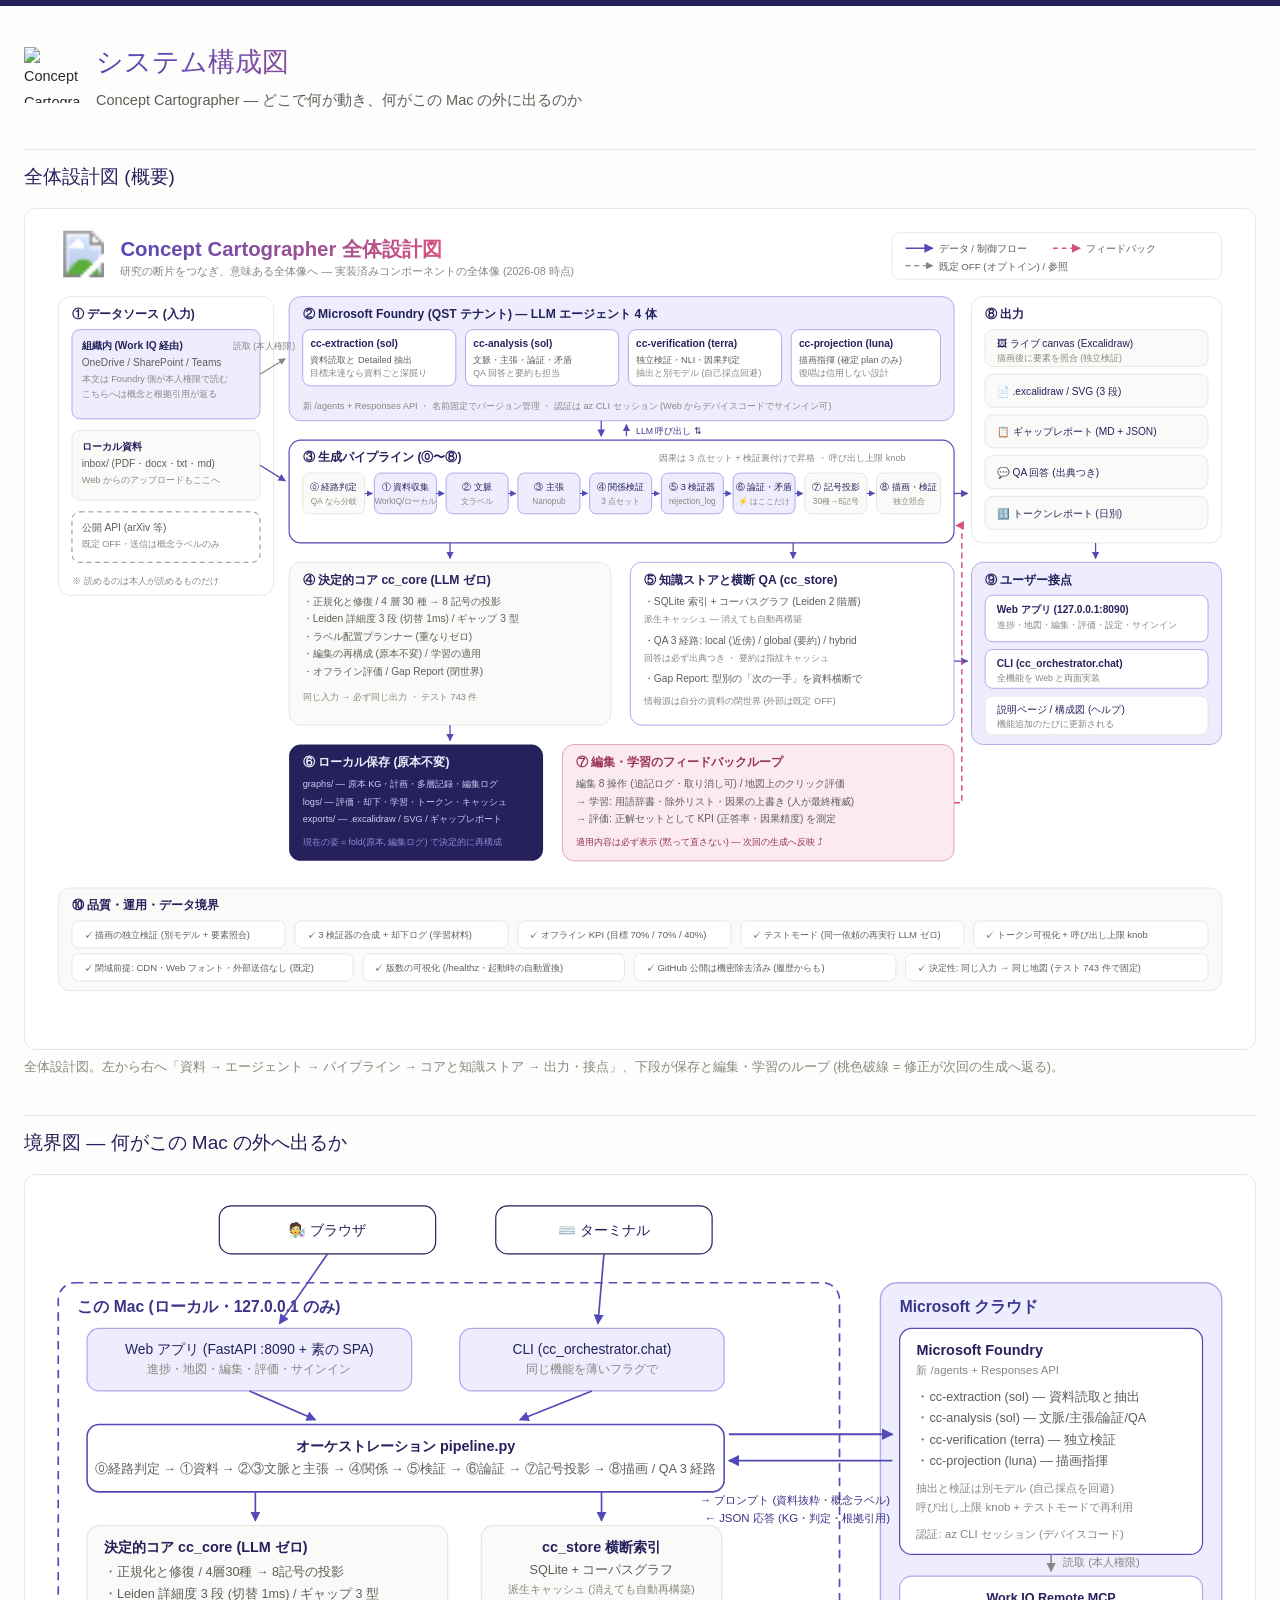
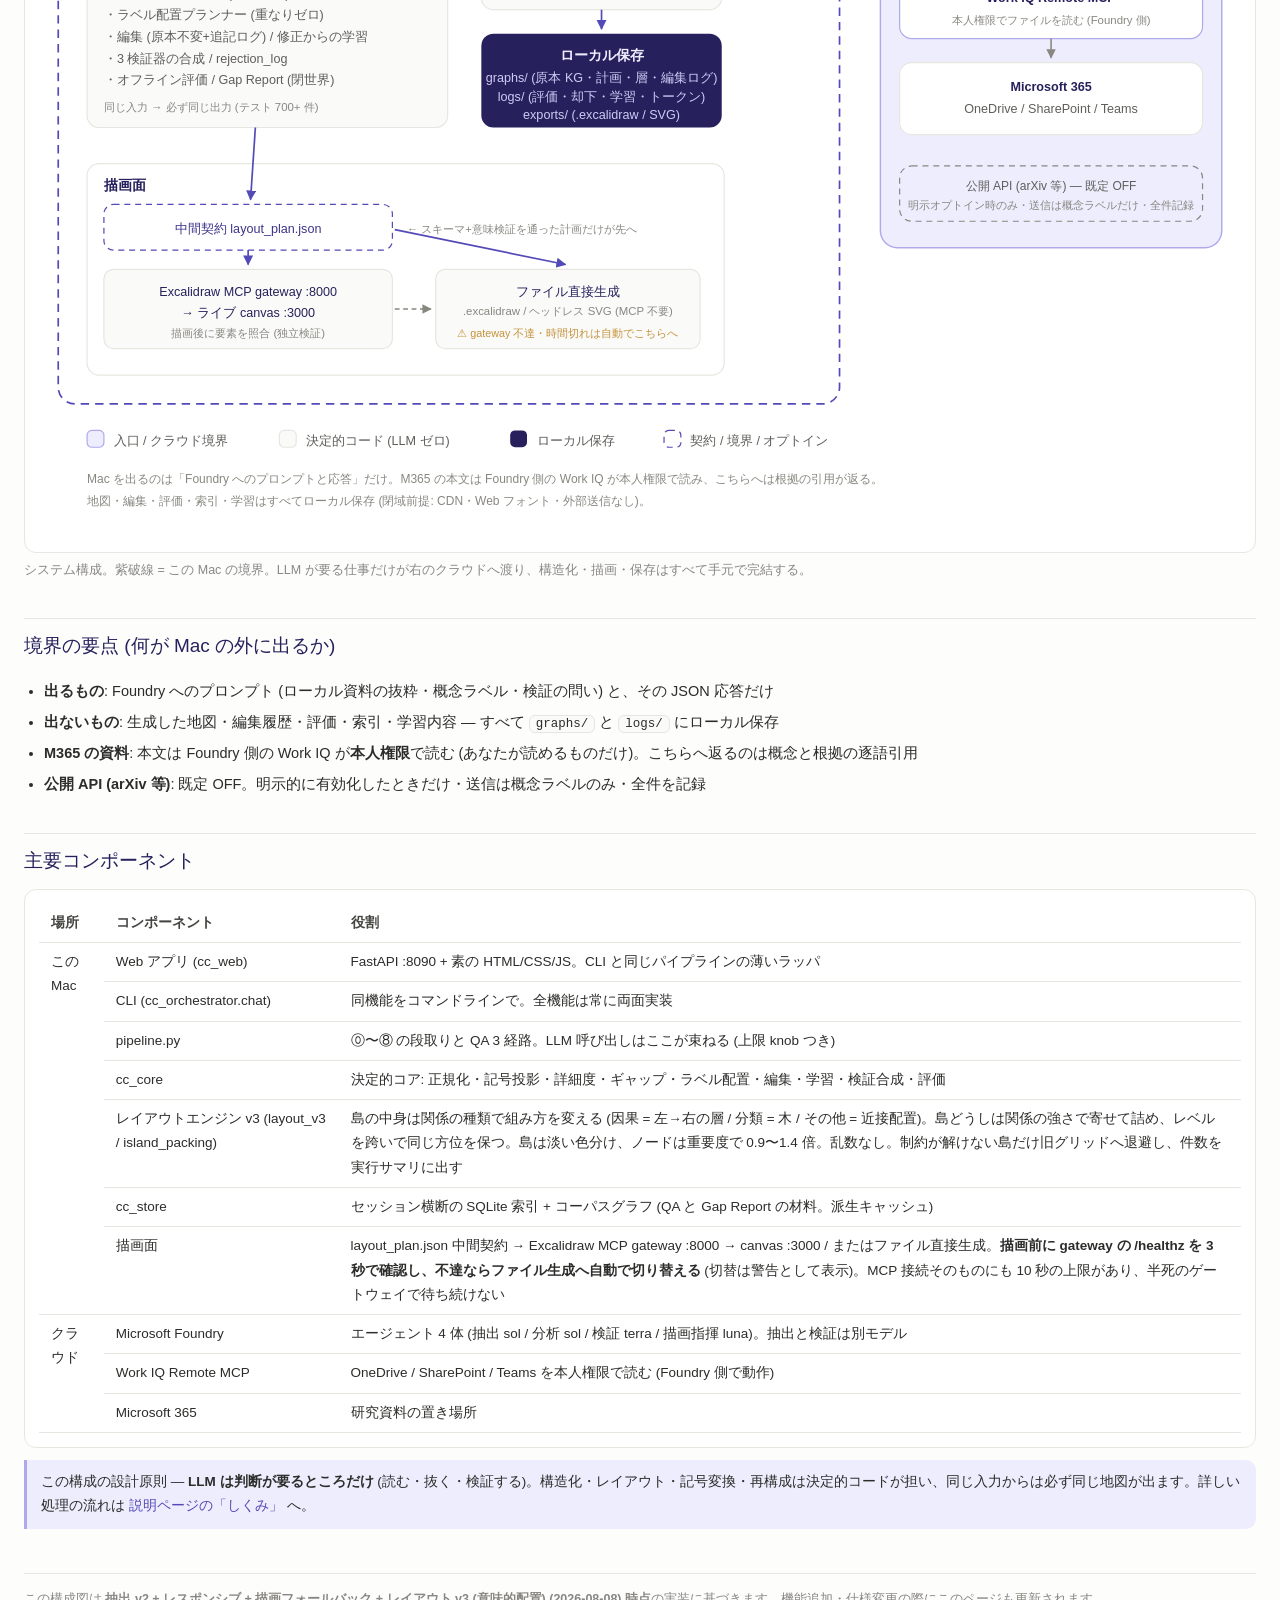
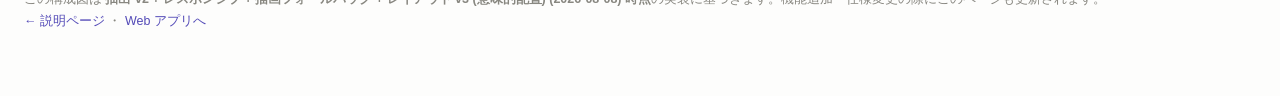
==== commit 3fc3c37b: "レイアウト v3 L3: 重要度サイズ + 島ティント + provenance 統一、既定を semantic へ - ノード寸法 = ラベル適合寸法 × (0.9 + 0.5 × importan" ====
--- a/production/src/cc_web/static/architecture.html
+++ b/production/src/cc_web/static/architecture.html
@@ -472,10 +472,11 @@
 <div class="scroll">
 <table>
   <tr><th>場所</th><th>コンポーネント</th><th>役割</th></tr>
-  <tr><td rowspan="6">この Mac</td><td>Web アプリ (cc_web)</td><td>FastAPI :8090 + 素の HTML/CSS/JS。CLI と同じパイプラインの薄いラッパ</td></tr>
+  <tr><td rowspan="7">この Mac</td><td>Web アプリ (cc_web)</td><td>FastAPI :8090 + 素の HTML/CSS/JS。CLI と同じパイプラインの薄いラッパ</td></tr>
   <tr><td>CLI (cc_orchestrator.chat)</td><td>同機能をコマンドラインで。全機能は常に両面実装</td></tr>
   <tr><td>pipeline.py</td><td>⓪〜⑧ の段取りと QA 3 経路。LLM 呼び出しはここが束ねる (上限 knob つき)</td></tr>
   <tr><td>cc_core</td><td>決定的コア: 正規化・記号投影・詳細度・ギャップ・ラベル配置・編集・学習・検証合成・評価</td></tr>
+  <tr><td>レイアウトエンジン v3 (layout_v3 / island_packing)</td><td>島の中身は関係の種類で組み方を変える (因果 = 左→右の層 / 分類 = 木 / その他 = 近接配置)。島どうしは関係の強さで寄せて詰め、レベルを跨いで同じ方位を保つ。島は淡い色分け、ノードは重要度で 0.9〜1.4 倍。乱数なし。制約が解けない島だけ旧グリッドへ退避し、件数を実行サマリに出す</td></tr>
   <tr><td>cc_store</td><td>セッション横断の SQLite 索引 + コーパスグラフ (QA と Gap Report の材料。派生キャッシュ)</td></tr>
   <tr><td>描画面</td><td>layout_plan.json 中間契約 → Excalidraw MCP gateway :8000 → canvas :3000 / またはファイル直接生成。<b>描画前に gateway の /healthz を 3 秒で確認し、不達ならファイル生成へ自動で切り替える</b> (切替は警告として表示)。MCP 接続そのものにも 10 秒の上限があり、半死のゲートウェイで待ち続けない</td></tr>
   <tr><td rowspan="3">クラウド</td><td>Microsoft Foundry</td><td>エージェント 4 体 (抽出 sol / 分析 sol / 検証 terra / 描画指揮 luna)。抽出と検証は別モデル</td></tr>
@@ -487,7 +488,7 @@
 <div class="note">この構成の設計原則 — <b>LLM は判断が要るところだけ</b> (読む・抜く・検証する)。構造化・レイアウト・記号変換・再構成は決定的コードが担い、同じ入力からは必ず同じ地図が出ます。詳しい処理の流れは <a class="backlink" href="overview.html#how">説明ページの「しくみ」</a> へ。</div>
 
 <footer>
-  この構成図は <b>抽出 v2 + レスポンシブ + 描画フォールバック (2026-08-08) 時点</b>の実装に基づきます。機能追加・仕様変更の際にこのページも更新されます。<br>
+  この構成図は <b>抽出 v2 + レスポンシブ + 描画フォールバック + レイアウト v3 (意味的配置) (2026-08-08) 時点</b>の実装に基づきます。機能追加・仕様変更の際にこのページも更新されます。<br>
   <a class="backlink" href="overview.html">← 説明ページ</a> ・ <a class="backlink" href="/">Web アプリへ</a>
 </footer>
 
